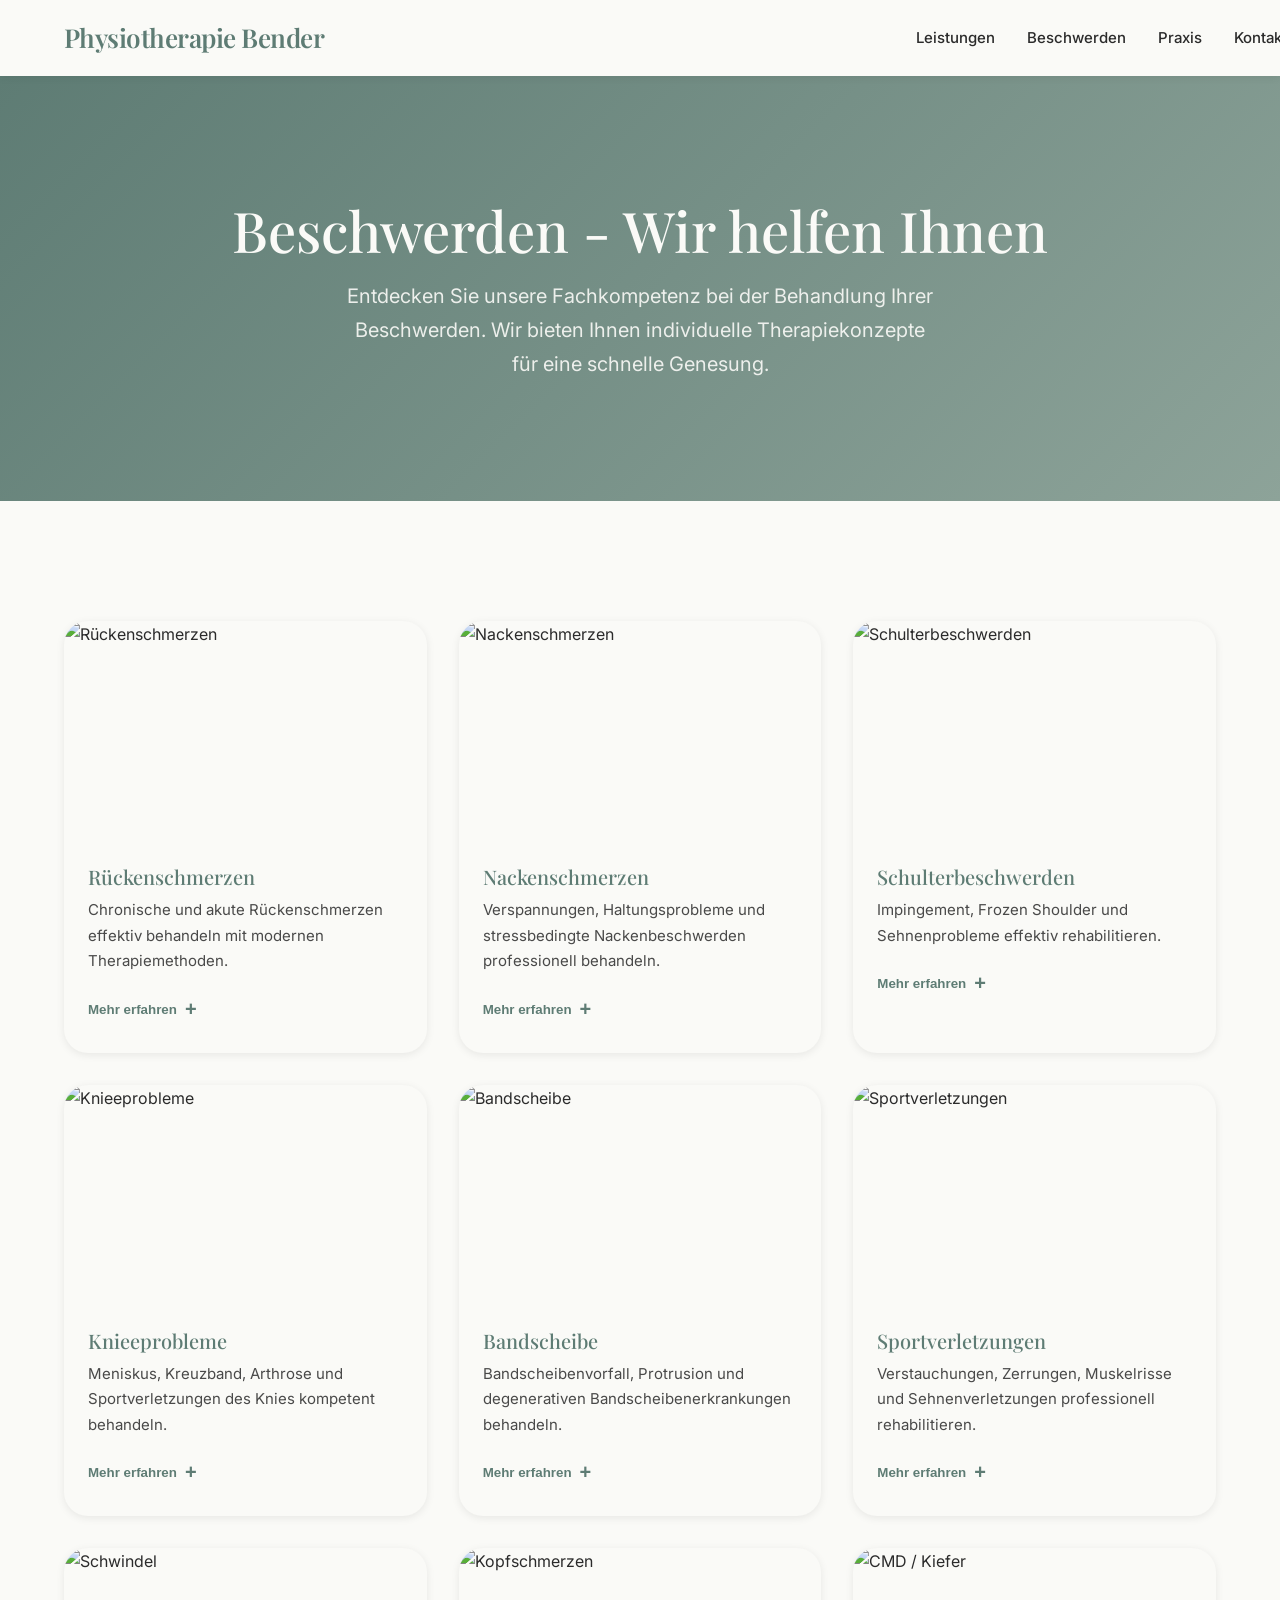
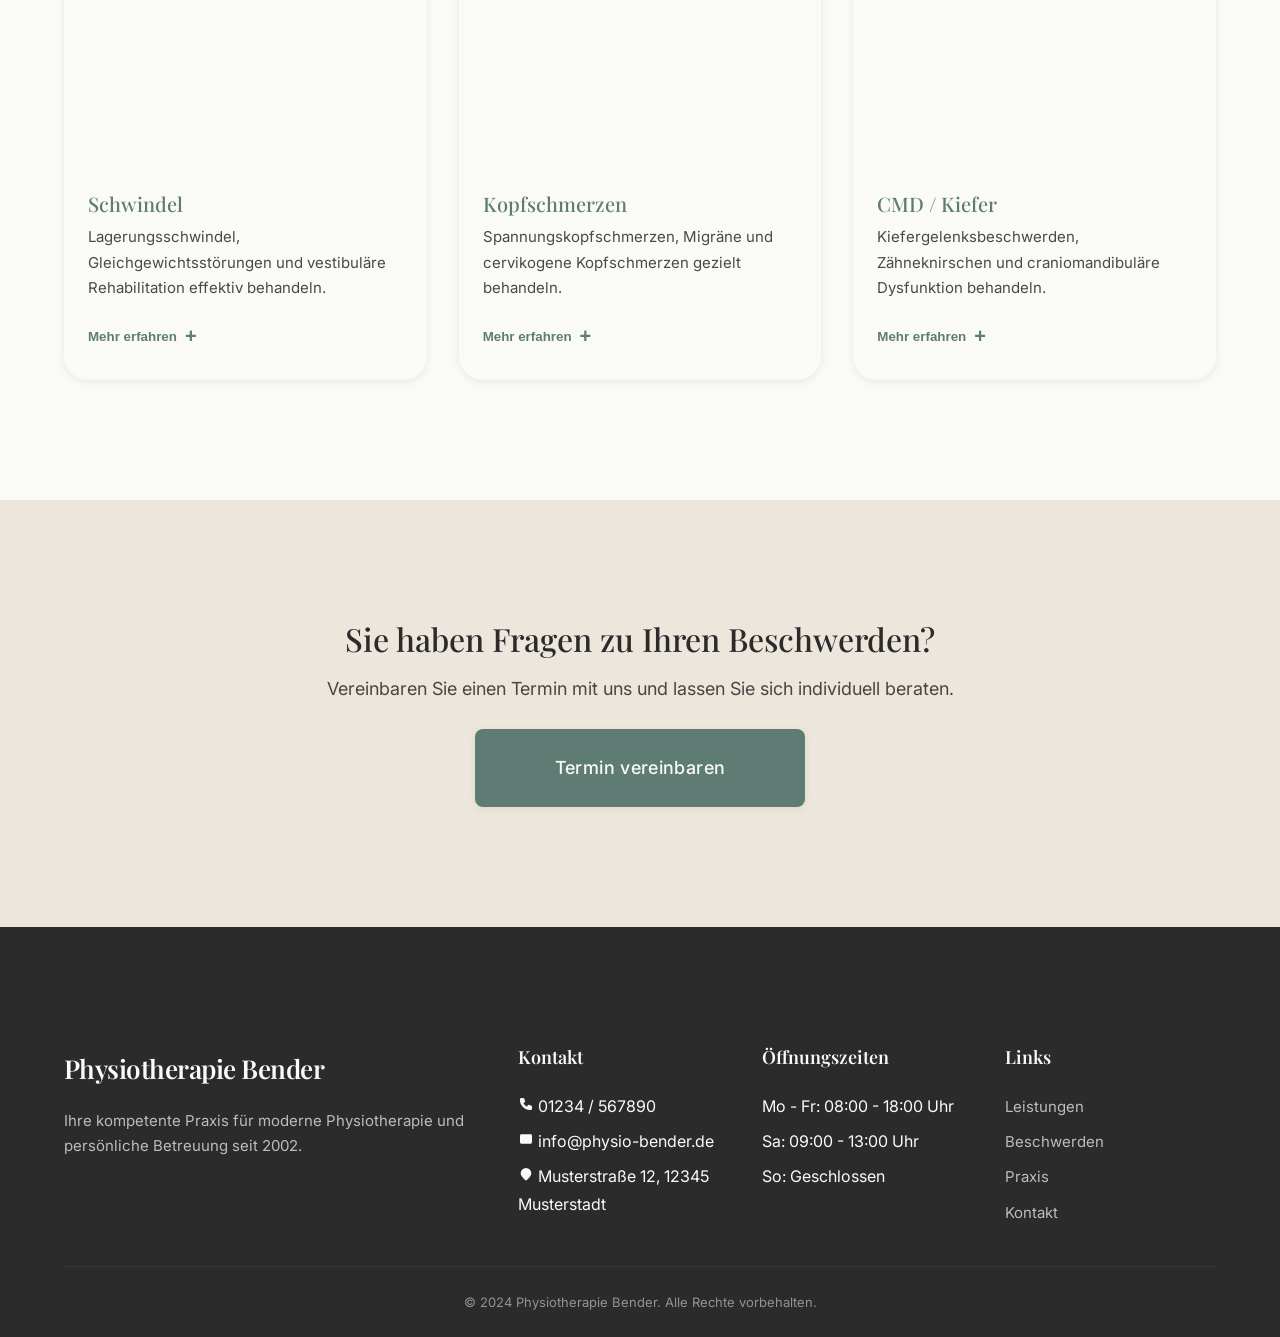
==== beschwerden.html @ 2d2016bc "Initial commit: Physiotherapie Bender Website - Premium Design" ====
<!DOCTYPE html>
<html lang="de">
<head>
  <meta charset="UTF-8">
  <meta name="viewport" content="width=device-width, initial-scale=1.0">
  <title>Beschwerden - Physiotherapie Bender</title>
  <link rel="stylesheet" href="style.css">
  <link href="https://fonts.googleapis.com/css2?family=Inter:wght@300;400;500;600;700&family=Playfair+Display:wght@400;500;600;700&display=swap" rel="stylesheet">
  <style>
    :root { --font-heading: 'Playfair Display', serif; --font-body: 'Inter', sans-serif; }
    body { font-family: var(--font-body); }
    h1, h2, h3, h4, h5, h6 { font-family: var(--font-heading); }
    .reveal { opacity: 0; transform: translateY(30px); transition: all 0.8s ease; }
    .reveal.active { opacity: 1; transform: translateY(0); }
    .complaints-hero {
      background: linear-gradient(135deg, var(--blaugruen) 0%, var(--salbeigruen) 100%);
      padding: var(--spacing-2xl) 0;
      text-align: center;
      color: var(--white-warm);
    }
    .complaints-hero h1 {
      font-size: 2.5rem;
      margin-bottom: var(--spacing-sm);
    }
    .complaints-hero p {
      font-size: 1.125rem;
      opacity: 0.9;
      max-width: 600px;
      margin: 0 auto;
    }
    @media (min-width: 768px) {
      .complaints-hero h1 { font-size: 3.5rem; }
      .complaints-hero p { font-size: 1.25rem; }
    }
    .complaints-grid {
      display: grid;
      gap: var(--spacing-lg);
      padding: var(--spacing-2xl) 0;
    }
    @media (min-width: 768px) {
      .complaints-grid {
        grid-template-columns: repeat(2, 1fr);
      }
    }
    @media (min-width: 1024px) {
      .complaints-grid {
        grid-template-columns: repeat(3, 1fr);
      }
    }
    .complaint-card {
      background-color: var(--white-warm);
      border-radius: var(--radius-lg);
      overflow: hidden;
      box-shadow: 0 2px 8px rgba(0,0,0,0.08);
      transition: transform var(--transition), box-shadow var(--transition);
    }
    .complaint-card:hover {
      transform: translateY(-8px);
      box-shadow: 0 8px 24px rgba(0,0,0,0.12);
    }
    .complaint-card img {
      width: 100%;
      height: 220px;
      object-fit: cover;
    }
    .complaint-content {
      padding: var(--spacing-md);
    }
    .complaint-title {
      font-size: 1.25rem;
      margin-bottom: var(--spacing-xs);
      color: var(--blaugruen);
    }
    .complaint-summary {
      font-size: 0.9375rem;
      margin-bottom: var(--spacing-sm);
      color: var(--anthrazit);
      opacity: 0.85;
    }
    .complaint-details {
      max-height: 0;
      overflow: hidden;
      transition: max-height 0.5s ease;
    }
    .complaint-card.expanded .complaint-details {
      max-height: 800px;
    }
    .complaint-details p {
      font-size: 0.9375rem;
      line-height: 1.7;
      margin-bottom: var(--spacing-sm);
      color: var(--anthrazit);
    }
    .complaint-details strong {
      color: var(--blaugruen);
    }
    .complaint-toggle {
      background: none;
      border: none;
      color: var(--blaugruen);
      font-weight: 600;
      cursor: pointer;
      padding: var(--spacing-xs) 0;
      display: flex;
      align-items: center;
      gap: var(--spacing-xs);
      transition: color var(--transition);
    }
    .complaint-toggle:hover {
      color: var(--anthrazit);
    }
    .complaint-toggle::after {
      content: '+';
      font-size: 1.25rem;
      transition: transform var(--transition);
    }
    .complaint-card.expanded .complaint-toggle::after {
      transform: rotate(45deg);
    }
    .cta-section {
      background-color: var(--beige);
      padding: var(--spacing-2xl) 0;
      text-align: center;
    }
    .cta-section h2 {
      font-size: 2rem;
      margin-bottom: var(--spacing-sm);
    }
    .cta-section p {
      font-size: 1.125rem;
      margin-bottom: var(--spacing-md);
      opacity: 0.85;
    }
    .cta-section .btn {
      padding: var(--spacing-md) var(--spacing-xl);
      font-size: 1.125rem;
    }
  </style>
</head>
<body>
  <header class="header">
    <div class="container">
      <a href="index.html" class="logo">Physiotherapie Bender</a>
      <button class="nav-toggle" aria-label="Menü öffnen">
        <span></span>
      </button>
      <nav class="nav-menu">
        <button class="close-btn" aria-label="Menü schließen">×</button>
        <ul class="nav-list">
          <li><a href="leistungen.html" class="nav-link">Leistungen</a></li>
          <li><a href="beschwerden.html" class="nav-link">Beschwerden</a></li>
          <li><a href="praxis.html" class="nav-link">Praxis</a></li>
          <li><a href="kontakt.html" class="nav-link">Kontakt</a></li>
        </ul>
      </nav>
      <div class="nav-overlay"></div>
    </div>
  </header>

  <section class="complaints-hero reveal">
    <div class="container">
      <h1>Beschwerden - Wir helfen Ihnen</h1>
      <p>Entdecken Sie unsere Fachkompetenz bei der Behandlung Ihrer Beschwerden. Wir bieten Ihnen individuelle Therapiekonzepte für eine schnelle Genesung.</p>
    </div>
  </section>

  <section class="container">
    <div class="complaints-grid">
      <article class="complaint-card">
        <img src="https://images.unsplash.com/photo-1551601651-2a8555f1a136?w=600&h=400&fit=crop" alt="Rückenschmerzen">
        <div class="complaint-content">
          <h2 class="complaint-title">Rückenschmerzen</h2>
          <p class="complaint-summary">Chronische und akute Rückenschmerzen effektiv behandeln mit modernen Therapiemethoden.</p>
          <button class="complaint-toggle">Mehr erfahren</button>
          <div class="complaint-details">
            <p><strong>Ursachen:</strong> Rückenschmerzen können vielfältige Ursachen haben. Häufig sind Muskelverspannungen durch Fehlhaltungen, Bewegungsmangel oder psychischen Stress die Auslöser. Auch Bandscheibenprobleme, Wirbelgelenksarthrose, Spinalkanalstenosen oder Beckenschiefstände können zu erheblichen Beschwerden führen. Bei Sportlern treten oft Überlastungsschäden auf, während bei Büroarbeitern die sitzende Lebensweise dominiert.</p>
            <p><strong>Symptome:</strong> Die Symptome reichen von dumpfen, ziehenden Schmerzen im unteren Rücken bis hin zu stechenden Schmerzen, die in die Beine ausstrahlen können. Häufig treten auch Morgensteife, Bewegungs einschränkungen und Muskelspannungen auf. Bei Nervenbeteiligung können Taubheitsgefühle oder Kribbeln in den Extremitäten hinzukommen.</p>
            <p><strong>Therapie:</strong> Die Behandlung erfolgt individuell nach gründlicher Diagnostik. Sie umfasst manuelle Therapie zur Mobilisation der Gelenke, gezielte Kräftigungsübungen für die Rumpfmuskulatur, Dehnübungen für verkürzte Muskelgruppen sowie Haltungsschulung und Ergonomieberatung. Zusätzlich können Wärmeanwendungen, Elektrotherapie oderTriggerpunktbehandlungen eingesetzt werden.</p>
            <p><strong>Prävention:</strong> Regelmäßige Bewegung, rückenschonendes Heben, ergonomische Arbeitsplatzgestaltung und stressreduzierende Techniken helfen, Rückenschmerzen vorzubeugen.</p>
          </div>
        </div>
      </article>

      <article class="complaint-card">
        <img src="https://images.unsplash.com/photo-1574680096145-d05b474e2155?w=600&h=400&fit=crop" alt="Nackenschmerzen">
        <div class="complaint-content">
          <h2 class="complaint-title">Nackenschmerzen</h2>
          <p class="complaint-summary">Verspannungen, Haltungsprobleme und stressbedingte Nackenbeschwerden professionell behandeln.</p>
          <button class="complaint-toggle">Mehr erfahren</button>
          <div class="complaint-details">
            <p><strong>Ursachen:</strong> Nackenschmerzen entstehen häufig durch langanhaltende Fehlhaltungen, insbesondere bei Bildschirmarbeit oder dem ständigen Blick auf das Smartphone. Muskelverspannungen durch psychischen Stress sind ein weiterer häufiger Auslöser. Auch Unfälle mit Schleudertrauma, degenerative Veränderungen der Halswirbelsäule oder Wirbelblockaden können Nackenbeschwerden verursachen.</p>
            <p><strong>Symptome:</strong> Typische Symptome sind Nackensteife, Druckschmerzen in der Nackenmuskulatur und Kopfschmerzen, die vom Nacken ausgehen. Häufig strahlen die Schmerzen in die Schultern, zwischen die Schulterblätter oder bis in den Hinterkopf aus. Schwindel, Ohrensausen und Konzentrationsstörungen können begleitend auftreten.</p>
            <p><strong>Therapie:</strong> Die Therapie kombiniert manuelle Techniken zur Lösung von Gelenkblockaden und Muskelverspannungen mit gezielten Dehn- und Kräftigungsübungen. Eine wichtige Rolle spielt die Haltungskorrektur im Alltag und am Arbeitsplatz. Entspannungstechniken wie progressive Muskelrelaxation helfen, stressbedingte Verspannungen zu lösen.</p>
            <p><strong>Prävention:</strong> Ergonomische Arbeitsplatzgestaltung, regelmäßige Bewegungspausen, Bildschirmarbeit in Augenhöhe und Stressmanagement beugen Nackenschmerzen vor.</p>
          </div>
        </div>
      </article>

      <article class="complaint-card">
        <img src="https://images.unsplash.com/photo-1434682881908-b43d0467b798?w=600&h=400&fit=crop" alt="Schulterbeschwerden">
        <div class="complaint-content">
          <h2 class="complaint-title">Schulterbeschwerden</h2>
          <p class="complaint-summary">Impingement, Frozen Shoulder und Sehnenprobleme effektiv rehabilitieren.</p>
          <button class="complaint-toggle">Mehr erfahren</button>
          <div class="complaint-details">
            <p><strong>Ursachen:</strong> Schulterbeschwerden haben vielfältige Ursachen. Das Impingement-Syndrom entsteht durch Einklemmung der Sehnen unter dem Schulterdach. Bei der Frozen Shoulder verdickt sich die Gelenkkapsel und führt zu Bewegungseinschränkungen. Sehnenriste der Rotatorenmanschette, Schleimbeutelentzündungen und Instabilitäten sind weitere häufige Ursachen, oft durch Überkopfsport oder repetitive Bewegungen verstärkt.</p>
            <p><strong>Symptome:</strong> Typische Symptome sind Schmerzen bei Überkopfbewegungen, nächtliche Schmerzen beim Liegen auf der betroffenen Seite und Kraftverlust bei bestimmten Bewegungen. Bei der Frozen Shoulder treten zunehmende Steife und starke Bewegungseinschränkungen auf. Schmerzen können auch in den Oberarm ausstrahlen.</p>
            <p><strong>Therapie:</strong> Die Behandlung richtet sich nach der exacten Diagnose und umfasst bei Impingement gezielte Kräftigung der Rotatorenmanschette und Verbesserung der Schulterblattfunktion. Bei Frozen Shoulder stehen Mobilisation und schrittweise Dehnung im Vordergrund. Nach Operationen erfolgt eine strukturierte postoperative Rehabilitation mit progressivem Aufbau.</p>
            <p><strong>Prävention:</strong> Regelmäßige Schulterkräftigung, korrekte Technik bei Sport und Arbeit sowie Vermeidung von Überlastung beugen Schulterbeschwerden vor.</p>
          </div>
        </div>
      </article>

      <article class="complaint-card">
        <img src="https://images.unsplash.com/photo-1518834107812-67b0b7c58434?w=600&h=400&fit=crop" alt="Knieeprobleme">
        <div class="complaint-content">
          <h2 class="complaint-title">Knieeprobleme</h2>
          <p class="complaint-summary">Meniskus, Kreuzband, Arthrose und Sportverletzungen des Knies kompetent behandeln.</p>
          <button class="complaint-toggle">Mehr erfahren</button>
          <div class="complaint-details">
            <p><strong>Ursachen:</strong> Knieprobleme können durch traumatische Verletzungen wie Meniskusrisse oder Kreuzbandrupturen entstehen, häufig bei Sportarten mit abrupten Richtungswechseln. Arthrose entwickelt sich schleichend durch Gelenkverschleiß. Überlastungsschäden wie das Patellaspitzensyndrom, Schleimbeutelentzündungen und Runner's Knee sind ebenfalls häufig. Fehlstellungen wie X- oder O-Beine begünstigen viele Kniebeschwerden.</p>
            <p><strong>Symptome:</strong> Symptome sind Schmerzen bei Belastung, Treppensteigen oder in der Hocke. Schwellungen, Instabilitätsgefühl und Blockaden des Gelenks können auftreten. Bei Meniskusverletzungen treten häufig Einklemmungserscheinungen auf. Arthrose zeigt sich typischerweise mit Anlauf schmerzen und Morgensteife.</p>
            <p><strong>Therapie:</strong> Die Therapie richtet sich nach Ursache und Schweregrad. Sie umfasst Kräftigung der Oberschenkel- und Hüftmuskulatur, Gleichgewichtstraining und Verbesserung der Beinachse. Bei Post-OP erfolgt strukturierte Rehabilitation mit schrittweisem Belastungsaufbau. Manuelle Therapie, Übungen zur Propriozeption und Gangschulung sind wichtige Bausteine.</p>
            <p><strong>Prävention:</strong> Stabile Hüft- und Rumpfmuskulatur, korrekte Bewegungstechnik beim Sport und Vermeidung von Überlastung beugen Kniebeschwerden vor.</p>
          </div>
        </div>
      </article>

      <article class="complaint-card">
        <img src="https://images.unsplash.com/photo-1530497610245-94d3c16cda28?w=600&h=400&fit=crop" alt="Bandscheibe">
        <div class="complaint-content">
          <h2 class="complaint-title">Bandscheibe</h2>
          <p class="complaint-summary">Bandscheibenvorfall, Protrusion und degenerativen Bandscheibenerkrankungen behandeln.</p>
          <button class="complaint-toggle">Mehr erfahren</button>
          <div class="complaint-details">
            <p><strong>Ursachen:</strong> Bandscheibenprobleme entstehen durch Alterungsprozesse, chronische Fehlbelastung und repetitives Heben. Die Bandscheibe verliert an Elastizität und Wassergehalt, was zu Vorwölbungen (Protrusionen) oder zu einem Bandscheibenvorfall führen kann. Auch traumatische Ereignisse, genetische Veranlagung und Bewegungsmangel spielen eine Rolle. Rauchen und Übergewicht sind zusätzliche Risikofaktoren.</p>
            <p><strong>Symptome:</strong> Bei einem Bandscheibenvorfall treten oft starke, einschießende Rückenschmerzen auf, die in Arme oder Beine ausstrahlen können. Taubheitsgefühle, Kribbeln und Muskelschwäche in den betroffenen Extremitäten sind typisch. Auch Blasen- oder Mastdarmstörungen können in schweren Fällen auftreten und erfordern sofortige ärztliche Abklärung.</p>
            <p><strong>Therapie:</strong> Die konservative Therapie steht bei den meisten Fällen im Vordergrund und umfasst gezielte Übungen zur Entlastung der betroffenen Bandscheibe, Kräftigung der Rumpfmuskulatur und Verbesserung der Körperhaltung. Manuelle Therapie kann helfen, Gelenkblockaden zu lösen. Nur bei neurologischen Ausfällen oder therapieresistenten Fällen wird eine Operation in Betracht gezogen.</p>
            <p><strong>Rehabilitation:</strong> Nach konservativer Behandlung oder Operation ist ein strukturiertes Aufbauprogramm mit Progressionssteuerung entscheidend für den langfristigen Erfolg.</p>
          </div>
        </div>
      </article>

      <article class="complaint-card">
        <img src="https://images.unsplash.com/photo-1571019614242-c5c5dee9f50b?w=600&h=400&fit=crop" alt="Sportverletzungen">
        <div class="complaint-content">
          <h2 class="complaint-title">Sportverletzungen</h2>
          <p class="complaint-summary">Verstauchungen, Zerrungen, Muskelrisse und Sehnenverletzungen professionell rehabilitieren.</p>
          <button class="complaint-toggle">Mehr erfahren</button>
          <div class="complaint-details">
            <p><strong>Ursachen:</strong> Sportverletzungen entstehen durch akute Traumen wie Zusammenstöße oder Stürze sowie durch chronische Überlastung. Häufig sind Verstauchungen (Distorsionen) bei Ballsportarten, Muskelfaserrisse bei Sprint- und Sprungdisziplinen, Sehnenreizungen bei repetitiven Bewegungen und Kreuzbandverletzungen bei Kontaktsportarten. Unzureichendes Aufwärmen, Ermüdung und falsche Technik erhöhen das Verletzungsrisiko erheblich.</p>
            <p><strong>Symptome:</strong> Akute Verletzungen zeigen sich mit Schmerz, Schwellung, Bluterguss und Funktionseinbuße. Bei Muskelfaserrissen ist ein plötzlicher, stechender Schmerz typisch. Sehnenverletzungen äußern sich mit belastungsabhängigen Schmerzen und Morgensteife. Die Symptome variieren je nach Verletzungstyp und Schweregrad erheblich.</p>
            <p><strong>Therapie:</strong> Die Behandlung folgt dem Prinzip von Schonung, Kühlung, Kompression und Hochlagerung (POLICE) in der Akutphase. Anschließend erfolgt ein stufenweiser Aufbau mit Mobilisation, Kräftigung und Propriozeptionstraining. Die Rückkehr zum Sport erfolgt progressiv nach funktionellen Kriterien. Exzentrische Trainingsmethoden sind bei Sehnenverletzungen besonders wirksam.</p>
            <p><strong>Prävention:</strong> Effektives Aufwärmen, cool-down, Kräftigungstraining und korrekte Sporttechnik sind ключовые факторы для предотвращения спортивных травм.</p>
          </div>
        </div>
      </article>

      <article class="complaint-card">
        <img src="https://images.unsplash.com/photo-1505576399279-565b52d4ac71?w=600&h=400&fit=crop" alt="Schwindel">
        <div class="complaint-content">
          <h2 class="complaint-title">Schwindel</h2>
          <p class="complaint-summary">Lagerungsschwindel, Gleichgewichtsstörungen und vestibuläre Rehabilitation effektiv behandeln.</p>
          <button class="complaint-toggle">Mehr erfahren</button>
          <div class="complaint-details">
            <p><strong>Ursachen:</strong> Schwindel kann vielfältige Ursachen haben. Der gutartige Lagerungsschwindel (BPPV) entsteht durch fehlgeleitete Calciumkristalle im Innenohr. Vestibuläre Neuritis, Menière-Krankheit und zervikogener Schwindel sind weitere häufige Ursachen. Auch Durchblutungsstörungen, Medikamente und neurologische Erkrankungen können Schwindel auslösen. Die Abklärung durch Fachärzte ist wichtig für die richtige Diagnose.</p>
            <p><strong>Symptome:</strong> Typisch sind Drehschwindel, Schwankschwindel, Unsicherheit beim Gehen und Gleichgewichtsstörungen. Begleitsymptome können Übelkeit, Erbrechen, Ohrensausen, Sehstörungen und Konzentrationsschwierigkeiten sein. Die Beschwerden werden oft durch Kopfbewegungen oder Lageänderungen verstärkt.</p>
            <p><strong>Therapie:</strong> Bei BPPV sind spezielle Lagerungsmanöver (Epley, Semont) hocheffektiv. Die vestibuläre Rehabilitation umfasst Gleichgewichtsübungen, Habituationstraining und Blickstabilisation. Ziel ist die zentrale Kompensation der vestibulären Störung. Zusätzlich können Haltungsschulung und Gangtraining eingesetzt werden.</p>
            <p><strong>Prävention:</strong> Regelmäßiges Gleichgewichtstraining und schnelle Behandlung von Gleichgewichtsstörungen beugen Stürzen vor.</p>
          </div>
        </div>
      </article>

      <article class="complaint-card">
        <img src="https://images.unsplash.com/photo-1559757148-5c350d0d3c56?w=600&h=400&fit=crop" alt="Kopfschmerzen">
        <div class="complaint-content">
          <h2 class="complaint-title">Kopfschmerzen</h2>
          <p class="complaint-summary">Spannungskopfschmerzen, Migräne und cervikogene Kopfschmerzen gezielt behandeln.</p>
          <button class="complaint-toggle">Mehr erfahren</button>
          <div class="complaint-details">
            <p><strong>Ursachen:</strong> Kopfschmerzen haben vielfältige Ursachen. Spannungskopfschmerzen entstehen durch Muskelverspannungen im Nacken- und Schulterbereich, oft durch Stress, Fehlhaltung oder Bildschirmarbeit. Cervikogene Kopfschmerzen gehen von der Halswirbelsäule aus. Migräne ist eine neurologische Erkrankung mit genetischer Veranlagung. Auch Dehydratation, Schlafmangel, bestimmte Nahrungsmittel und Medikamente können Kopfschmerzen auslösen.</p>
            <p><strong>Symptome:</strong> Spannungskopfschmerzen zeigen sich als dumpf, drückend, oft beidseitig im Stirn- oder Hinterkopfbereich. Migräne äußert sich mit pulsierend-pochenden, einseitigen Schmerzen, oft begleitet von Übelkeit, Licht- und Lärmempfindlichkeit. Cervikogene Kopfschmerzen strahlen vom Nacken nach vorn aus und werden durch Nackenbewegungen verstärkt.</p>
            <p><strong>Therapie:</strong> Die Therapie kombiniert manuelle Techniken zur Lösung von Nacken- und Schulterverspannungen mit gezielten Dehn- und Kräftigungsübungen. Haltungskorrektur und Ergonomieberatung sind wichtige Bausteine. Entspannungstechniken helfen bei stressbedingten Kopfschmerzen. Die Prophylaxe durch regelmäßige Bewegung und Triggervermeidung spielt eine zentrale Rolle.</p>
            <p><strong>Prävention:</strong> Regelmäßige Bewegung, ausreichend Schlaf, Triggervermeidung und Stressmanagement reduzieren die Häufigkeit von Kopfschmerzen.</p>
          </div>
        </div>
      </article>

      <article class="complaint-card">
        <img src="https://images.unsplash.com/photo-1606811841689-23dfddce3e95?w=600&h=400&fit=crop" alt="CMD / Kiefer">
        <div class="complaint-content">
          <h2 class="complaint-title">CMD / Kiefer</h2>
          <p class="complaint-summary">Kiefergelenksbeschwerden, Zähneknirschen und craniomandibuläre Dysfunktion behandeln.</p>
          <button class="complaint-toggle">Mehr erfahren</button>
          <div class="complaint-details">
            <p><strong>Ursachen:</strong> Die craniomandibuläre Dysfunktion (CMD) umfasst Funktionsstörungen des Kiefergelenks und der Kaumuskulatur. Häufige Ursachen sind Zähneknirschen (Bruxismus), Fehlstellungen des Kiefers, Stress, ein Trauma oder orthopädische Probleme der Halswirbelsäule und des Schädels. Auch ein ungleichmäßiger Biss oder fehlende Zähne können eine CMD begünstigen. Psychischer Stress spielt oft eine verstärkende Rolle.</p>
            <p><strong>Symptome:</strong> Typische Symptome sind Kiefergelenksschmerzen, Kaumuskelverspannungen und eingeschränkte Mundöffnung. Häufig treten Knack- und Reibegeräusche im Kiefergelenk auf. Schmerzen können in Gesicht, Schläfe, Nacken und Hinterkopf ausstrahlen. Ohrenschmerzen, Tinnitus und Schwindel können begleitend auftreten. Auch Zahnfleischentzündungen und Zahnschmelzabrieb sind mögliche Folgen.</p>
            <p><strong>Therapie:</strong> Die Behandlung erfolgt multimodal und umfasst manuelle Therapie des Kiefergelenks und der Kaumuskulatur, Dehnübungen für die Kaumuskulatur und Mobilisation der Halswirbelsäule. Eine enge Zusammenarbeit mit Zahnärzten und Kieferorthopäden ist oft notwendig. Stressbewältigung und Aufbissschienen können ergänzend eingesetzt werden.</p>
            <p><strong>Prävention:</strong> Stressreduktion, bewusstes Vermeiden von Zähneknirschen und frühzeitige Behandlung von Kieferfehlstellungen beugen CMD vor.</p>
          </div>
        </div>
      </article>
    </div>
  </section>

  <section class="cta-section reveal">
    <div class="container">
      <h2>Sie haben Fragen zu Ihren Beschwerden?</h2>
      <p>Vereinbaren Sie einen Termin mit uns und lassen Sie sich individuell beraten.</p>
      <a href="kontakt.html" class="btn">Termin vereinbaren</a>
    </div>
  </section>

  <footer class="footer">
    <div class="container">
      <div class="footer-grid">
        <div class="footer-brand">
          <a href="index.html" class="logo">Physiotherapie Bender</a>
          <p class="footer-text">Ihre kompetente Praxis für moderne Physiotherapie und persönliche Betreuung seit 2002.</p>
        </div>
        <div>
          <h4 class="footer-title">Kontakt</h4>
          <ul class="footer-links">
            <li class="footer-contact-item">
              <svg width="16" height="16" fill="currentColor" viewBox="0 0 24 24"><path d="M3 5a2 2 0 012-2h3.28a1 1 0 01.948.684l1.498 4.493a1 1 0 01-.502 1.21l-2.257 1.13a11.042 11.042 0 005.516 5.516l1.13-2.257a1 1 0 011.21-.502l4.493 1.498a1 1 0 01.684.949V19a2 2 0 01-2 2h-1C9.716 21 3 14.284 3 6V5z"/></svg>
              <span>01234 / 567890</span>
            </li>
            <li class="footer-contact-item">
              <svg width="16" height="16" fill="currentColor" viewBox="0 0 24 24"><path d="M3 8l7.89 5.26a2 2 0 002.22 0L21 8M5 19h14a2 2 0 002-2V7a2 2 0 00-2-2H5a2 2 0 00-2 2v10a2 2 0 002 2z"/></svg>
              <span>info@physio-bender.de</span>
            </li>
            <li class="footer-contact-item">
              <svg width="16" height="16" fill="currentColor" viewBox="0 0 24 24"><path d="M17.657 16.657L13.414 20.9a1.998 1.998 0 01-2.827 0l-4.244-4.243a8 8 0 1111.314 0z"/><path d="M15 11a3 3 0 11-6 0 3 3 0 016 0z"/></svg>
              <span>Musterstraße 12, 12345 Musterstadt</span>
            </li>
          </ul>
        </div>
        <div>
          <h4 class="footer-title">Öffnungszeiten</h4>
          <ul class="footer-links">
            <li>Mo - Fr: 08:00 - 18:00 Uhr</li>
            <li>Sa: 09:00 - 13:00 Uhr</li>
            <li>So: Geschlossen</li>
          </ul>
        </div>
        <div>
          <h4 class="footer-title">Links</h4>
          <ul class="footer-links">
            <li><a href="leistungen.html">Leistungen</a></li>
            <li><a href="beschwerden.html">Beschwerden</a></li>
            <li><a href="praxis.html">Praxis</a></li>
            <li><a href="kontakt.html">Kontakt</a></li>
          </ul>
        </div>
      </div>
      <div class="footer-bottom">
        <p>&copy; 2024 Physiotherapie Bender. Alle Rechte vorbehalten.</p>
      </div>
    </div>
  </footer>

  <script>
    document.querySelectorAll('.complaint-toggle').forEach(button => {
      button.addEventListener('click', () => {
        const card = button.closest('.complaint-card');
        card.classList.toggle('expanded');
        button.textContent = card.classList.contains('expanded') ? 'Weniger anzeigen' : 'Mehr erfahren';
      });
    });

    const navToggle = document.querySelector('.nav-toggle');
    const navMenu = document.querySelector('.nav-menu');
    const closeBtn = document.querySelector('.nav-menu .close-btn');
    const navOverlay = document.querySelector('.nav-overlay');

    navToggle.addEventListener('click', () => {
      navMenu.classList.add('active');
      navOverlay.classList.add('active');
    });

    closeBtn.addEventListener('click', () => {
      navMenu.classList.remove('active');
      navOverlay.classList.remove('active');
    });

    navOverlay.addEventListener('click', () => {
      navMenu.classList.remove('active');
      navOverlay.classList.remove('active');
    });

    document.addEventListener('DOMContentLoaded', () => {
      const reveals = document.querySelectorAll('.reveal');
      window.addEventListener('scroll', () => {
        reveals.forEach(el => {
          if (el.getBoundingClientRect().top < window.innerHeight - 100) el.classList.add('active');
        });
      });
    });
  </script>
</body>
</html>
---- style.css ----
@import url('https://fonts.googleapis.com/css2?family=Inter:wght@300;400;500;600;700&family=Playfair+Display:wght@400;500;600;700&display=swap');

:root {
  --white-warm: #FAFAF7;
  --beige: #EDE6DD;
  --anthrazit: #2B2B2B;
  --blaugruen: #5E7C74;
  --salbeigruen: #8DA399;
  
  --font-heading: 'Playfair Display', serif;
  --font-body: 'Inter', sans-serif;
  
  --spacing-xs: 0.5rem;
  --spacing-sm: 1rem;
  --spacing-md: 1.5rem;
  --spacing-lg: 2rem;
  --spacing-xl: 80px;
  --spacing-2xl: 120px;
  
  --radius-sm: 8px;
  --radius-md: 16px;
  --radius-lg: 24px;
  
  --transition: 0.3s ease;
  --shadow-sm: 0 2px 8px rgba(0,0,0,0.06);
  --shadow-md: 0 4px 20px rgba(0,0,0,0.08);
  --shadow-lg: 0 8px 40px rgba(0,0,0,0.12);
}

*, *::before, *::after {
  box-sizing: border-box;
  margin: 0;
  padding: 0;
  transition: all 0.3s ease;
}

html {
  scroll-behavior: smooth;
}

body {
  font-family: var(--font-body);
  background-color: var(--white-warm);
  color: var(--anthrazit);
  line-height: 1.7;
  font-weight: 400;
}

h1, h2, h3, h4, h5, h6 {
  font-family: var(--font-heading);
  font-weight: 500;
  line-height: 1.2;
}

a {
  color: inherit;
  text-decoration: none;
  position: relative;
}

a:not(.btn)::after {
  content: '';
  position: absolute;
  bottom: -2px;
  left: 0;
  width: 0;
  height: 1px;
  background-color: var(--blaugruen);
  transition: width 0.3s ease;
}

a:not(.btn):hover::after {
  width: 100%;
}

ul {
  list-style: none;
}

img {
  max-width: 100%;
  display: block;
}

.container {
  width: 100%;
  padding: 0 var(--spacing-sm);
  margin: 0 auto;
}

@media (min-width: 768px) {
  .container {
    max-width: 1200px;
    padding: 0 var(--spacing-md);
  }
}

.btn {
  display: inline-block;
  padding: 14px 28px;
  background-color: var(--blaugruen);
  color: var(--white-warm);
  border: none;
  border-radius: var(--radius-sm);
  cursor: pointer;
  font-family: var(--font-body);
  font-weight: 500;
  font-size: 0.9375rem;
  letter-spacing: 0.02em;
  box-shadow: var(--shadow-sm);
}

.btn:hover {
  background-color: var(--anthrazit);
  transform: translateY(-2px);
  box-shadow: var(--shadow-md);
}

.section-title {
  font-size: 2rem;
  text-align: center;
  margin-bottom: var(--spacing-lg);
  position: relative;
}

.section-title::after {
  content: '';
  display: block;
  width: 60px;
  height: 2px;
  background-color: var(--blaugruen);
  margin: 16px auto 0;
}

@media (min-width: 768px) {
  .section-title {
    font-size: 2.75rem;
  }
}

/* Scroll Reveal Animation */
.reveal {
  opacity: 0;
  transform: translateY(30px);
  transition: opacity 0.8s ease, transform 0.8s ease;
}

.reveal.visible {
  opacity: 1;
  transform: translateY(0);
}

/* ==================== HEADER ==================== */
.header {
  background-color: var(--white-warm);
  padding: var(--spacing-sm) 0;
  position: sticky;
  top: 0;
  z-index: 100;
  box-shadow: var(--shadow-sm);
}

.header .container {
  display: flex;
  justify-content: space-between;
  align-items: center;
}

.logo {
  font-family: var(--font-heading);
  font-size: 1.625rem;
  font-weight: 600;
  color: var(--blaugruen);
  letter-spacing: -0.02em;
}

/* ==================== NAVIGATION ==================== */
.nav-toggle {
  display: block;
  width: 32px;
  height: 32px;
  background: none;
  border: none;
  cursor: pointer;
  position: relative;
}

.nav-toggle span,
.nav-toggle span::before,
.nav-toggle span::after {
  display: block;
  width: 100%;
  height: 2px;
  background-color: var(--anthrazit);
  position: absolute;
  left: 0;
}

.nav-toggle span {
  top: 50%;
  transform: translateY(-50%);
}

.nav-toggle span::before {
  content: '';
  top: -8px;
}

.nav-toggle span::after {
  content: '';
  top: 8px;
}

.nav-menu {
  position: fixed;
  top: 0;
  right: -100%;
  width: 70%;
  max-width: 300px;
  height: 100vh;
  background-color: var(--white-warm);
  padding: var(--spacing-2xl) var(--spacing-md);
  transition: right var(--transition);
  box-shadow: -4px 0 20px rgba(0,0,0,0.1);
}

.nav-menu.active {
  right: 0;
}

.nav-menu .close-btn {
  position: absolute;
  top: var(--spacing-sm);
  right: var(--spacing-sm);
  background: none;
  border: none;
  font-size: 1.5rem;
  cursor: pointer;
  color: var(--anthrazit);
}

.nav-list {
  display: flex;
  flex-direction: column;
  gap: var(--spacing-md);
}

.nav-link {
  display: block;
  padding: var(--spacing-xs) 0;
  font-weight: 500;
  font-size: 1rem;
  color: var(--anthrazit);
}

.nav-link:hover {
  color: var(--blaugruen);
}

.nav-overlay {
  position: fixed;
  top: 0;
  left: 0;
  width: 100%;
  height: 100%;
  background-color: rgba(0,0,0,0.5);
  opacity: 0;
  visibility: hidden;
  transition: opacity var(--transition), visibility var(--transition);
}

.nav-overlay.active {
  opacity: 1;
  visibility: visible;
}

@media (min-width: 768px) {
  .nav-toggle {
    display: none;
  }
  
  .nav-menu {
    position: static;
    width: auto;
    height: auto;
    padding: 0;
    box-shadow: none;
    background: none;
  }
  
  .nav-menu .close-btn {
    display: none;
  }
  
  .nav-list {
    flex-direction: row;
    gap: var(--spacing-lg);
  }
  
  .nav-overlay {
    display: none;
  }
  
  .nav-link {
    font-size: 0.9375rem;
  }
}

/* ==================== HERO ==================== */
.hero {
  padding: var(--spacing-2xl) 0;
  background: linear-gradient(135deg, var(--beige) 0%, rgba(141,163,153,0.3) 100%);
  text-align: center;
  position: relative;
  overflow: hidden;
}

.hero::before {
  content: '';
  position: absolute;
  top: -50%;
  right: -20%;
  width: 60%;
  height: 200%;
  background: radial-gradient(circle, rgba(255,255,255,0.3) 0%, transparent 70%);
  pointer-events: none;
}

.hero-content {
  max-width: 700px;
  margin: 0 auto;
  position: relative;
  z-index: 1;
}

.hero-title {
  font-size: 2.25rem;
  margin-bottom: var(--spacing-md);
  line-height: 1.15;
}

.hero-subtitle {
  font-size: 1.125rem;
  margin-bottom: var(--spacing-md);
  color: var(--anthrazit);
  opacity: 0.85;
  font-weight: 300;
}

.hero .btn {
  margin-top: var(--spacing-sm);
}

@media (min-width: 768px) {
  .hero {
    padding: 160px 0 180px;
  }
  
  .hero-title {
    font-size: 3.5rem;
    letter-spacing: -0.02em;
  }
  
  .hero-subtitle {
    font-size: 1.25rem;
    max-width: 500px;
    margin-left: auto;
    margin-right: auto;
  }
}

/* ==================== FEATURES GRID ==================== */
.features {
  padding: var(--spacing-2xl) 0;
}

.features-grid {
  display: grid;
  gap: var(--spacing-md);
}

@media (min-width: 480px) {
  .features-grid {
    grid-template-columns: repeat(2, 1fr);
  }
}

@media (min-width: 768px) {
  .features-grid {
    grid-template-columns: repeat(3, 1fr);
    gap: var(--spacing-lg);
  }
}

.feature-card {
  padding: 40px var(--spacing-md);
  background-color: var(--white-warm);
  border: 1px solid var(--beige);
  border-radius: var(--radius-lg);
  text-align: center;
  transition: transform var(--transition), box-shadow var(--transition);
}

.feature-card:hover {
  transform: translateY(-6px);
  box-shadow: var(--shadow-lg);
}

.feature-icon {
  width: 56px;
  height: 56px;
  margin: 0 auto var(--spacing-md);
  background: linear-gradient(135deg, var(--salbeigruen) 0%, var(--blaugruen) 100%);
  border-radius: var(--radius-md);
  display: flex;
  align-items: center;
  justify-content: center;
}

.feature-title {
  font-family: var(--font-heading);
  font-size: 1.25rem;
  margin-bottom: var(--spacing-xs);
}

.feature-text {
  font-size: 0.9375rem;
  opacity: 0.8;
  line-height: 1.6;
}

/* ==================== CARDS GRID ==================== */
.cards-section {
  padding: var(--spacing-2xl) 0;
  background-color: var(--beige);
}

.cards-grid {
  display: grid;
  gap: var(--spacing-md);
}

@media (min-width: 480px) {
  .cards-grid {
    grid-template-columns: repeat(2, 1fr);
  }
}

@media (min-width: 1024px) {
  .cards-grid {
    grid-template-columns: repeat(3, 1fr);
    gap: var(--spacing-lg);
  }
}

.card {
  background-color: var(--white-warm);
  border-radius: var(--radius-lg);
  overflow: hidden;
  transition: transform var(--transition), box-shadow var(--transition);
}

.card:hover {
  transform: translateY(-6px) scale(1.02);
  box-shadow: var(--shadow-lg);
}

.card-image {
  width: 100%;
  height: 220px;
  object-fit: cover;
  background-color: var(--salbeigruen);
  transition: transform var(--transition);
}

.card:hover .card-image {
  transform: scale(1.05);
}

.card-content {
  padding: 40px var(--spacing-md);
}

.card-title {
  font-family: var(--font-heading);
  font-size: 1.25rem;
  margin-bottom: var(--spacing-xs);
}

.card-text {
  font-size: 0.9375rem;
  opacity: 0.8;
  margin-bottom: var(--spacing-sm);
  line-height: 1.6;
}

/* ==================== TEAM SECTION ==================== */
.team {
  padding: var(--spacing-2xl) 0;
}

.team-grid {
  display: grid;
  gap: var(--spacing-md);
}

@media (min-width: 480px) {
  .team-grid {
    grid-template-columns: repeat(2, 1fr);
  }
}

@media (min-width: 768px) {
  .team-grid {
    grid-template-columns: repeat(4, 1fr);
    gap: var(--spacing-lg);
  }
}

.team-member {
  text-align: center;
  padding: var(--spacing-md);
}

.team-avatar {
  width: 140px;
  height: 140px;
  border-radius: 50%;
  background: linear-gradient(135deg, var(--salbeigruen) 0%, var(--blaugruen) 100%);
  margin: 0 auto var(--spacing-md);
  overflow: hidden;
  box-shadow: var(--shadow-md);
  transition: transform var(--transition), box-shadow var(--transition);
}

.team-member:hover .team-avatar {
  transform: translateY(-4px);
  box-shadow: var(--shadow-lg);
}

.team-name {
  font-family: var(--font-heading);
  font-size: 1.125rem;
  font-weight: 600;
  margin-bottom: var(--spacing-xs);
}

.team-role {
  font-size: 0.875rem;
  color: var(--blaugruen);
  font-weight: 500;
}

/* ==================== TESTIMONIALS ==================== */
.testimonials {
  padding: var(--spacing-2xl) 0;
  background: linear-gradient(135deg, var(--salbeigruen) 0%, var(--blaugruen) 100%);
}

.testimonials .section-title {
  color: var(--white-warm);
}

.testimonials .section-title::after {
  background-color: var(--white-warm);
}

.testimonials-grid {
  display: grid;
  gap: var(--spacing-md);
}

@media (min-width: 768px) {
  .testimonials-grid {
    grid-template-columns: repeat(2, 1fr);
  }
}

@media (min-width: 1024px) {
  .testimonials-grid {
    grid-template-columns: repeat(3, 1fr);
  }
}

.testimonial {
  background-color: var(--white-warm);
  padding: 40px var(--spacing-md);
  border-radius: var(--radius-lg);
  box-shadow: var(--shadow-md);
}

.testimonial-text {
  font-size: 1rem;
  font-style: italic;
  margin-bottom: var(--spacing-md);
  line-height: 1.7;
  color: var(--anthrazit);
}

.testimonial-author {
  font-family: var(--font-heading);
  font-weight: 600;
  font-size: 0.9375rem;
}

.testimonial-role {
  font-size: 0.8125rem;
  opacity: 0.7;
  margin-top: 4px;
}

/* ==================== FAQ ==================== */
.faq {
  padding: var(--spacing-2xl) 0;
}

.faq-list {
  max-width: 800px;
  margin: 0 auto;
}

.faq-item {
  border-bottom: 1px solid var(--beige);
}

.faq-question {
  width: 100%;
  padding: var(--spacing-md) 0;
  background: none;
  border: none;
  text-align: left;
  font-size: 1.0625rem;
  font-weight: 600;
  cursor: pointer;
  display: flex;
  justify-content: space-between;
  align-items: center;
  font-family: var(--font-body);
}

.faq-question::after {
  content: '+';
  font-size: 1.5rem;
  color: var(--blaugruen);
  transition: transform var(--transition);
}

.faq-item.active .faq-question::after {
  transform: rotate(45deg);
}

.faq-answer {
  max-height: 0;
  overflow: hidden;
  transition: max-height var(--transition);
}

.faq-item.active .faq-answer {
  max-height: 500px;
}

.faq-answer p {
  padding-bottom: var(--spacing-md);
  font-size: 1rem;
  opacity: 0.85;
  line-height: 1.7;
}

/* ==================== CONTACT FORM ==================== */
.contact {
  padding: var(--spacing-2xl) 0;
  background-color: var(--beige);
}

.contact-form {
  max-width: 600px;
  margin: 0 auto;
  display: grid;
  gap: var(--spacing-md);
}

.form-group {
  display: flex;
  flex-direction: column;
  gap: var(--spacing-xs);
}

.form-label {
  font-size: 0.9375rem;
  font-weight: 500;
}

.form-input,
.form-textarea {
  padding: 16px 20px;
  border: 1px solid var(--salbeigruen);
  border-radius: var(--radius-md);
  font-size: 1rem;
  font-family: var(--font-body);
  background-color: var(--white-warm);
  transition: border-color var(--transition), box-shadow var(--transition);
}

.form-input:focus,
.form-textarea:focus {
  outline: none;
  border-color: var(--blaugruen);
  box-shadow: 0 0 0 3px rgba(94,124,116,0.1);
}

.form-textarea {
  min-height: 150px;
  resize: vertical;
}

.contact-form .btn {
  justify-self: start;
  padding: 16px 32px;
}

/* ==================== FOOTER ==================== */
.footer {
  background-color: var(--anthrazit);
  color: var(--white-warm);
  padding: var(--spacing-2xl) 0 var(--spacing-md);
}

.footer-grid {
  display: grid;
  gap: var(--spacing-lg);
  margin-bottom: var(--spacing-lg);
}

@media (min-width: 768px) {
  .footer-grid {
    grid-template-columns: 2fr 1fr 1fr 1fr;
  }
}

.footer-brand .logo {
  color: var(--white-warm);
  margin-bottom: var(--spacing-sm);
  display: inline-block;
}

.footer-text {
  font-size: 0.9375rem;
  opacity: 0.7;
  line-height: 1.7;
}

.footer-title {
  font-family: var(--font-heading);
  font-size: 1.125rem;
  font-weight: 600;
  margin-bottom: var(--spacing-md);
}

.footer-links li {
  margin-bottom: var(--spacing-xs);
}

.footer-links a {
  font-size: 0.9375rem;
  opacity: 0.7;
  transition: opacity var(--transition);
}

.footer-links a:hover {
  opacity: 1;
  color: var(--salbeigruen);
}

.footer-bottom {
  padding-top: var(--spacing-md);
  border-top: 1px solid rgba(255,255,255,0.1);
  text-align: center;
  font-size: 0.8125rem;
  opacity: 0.5;
}
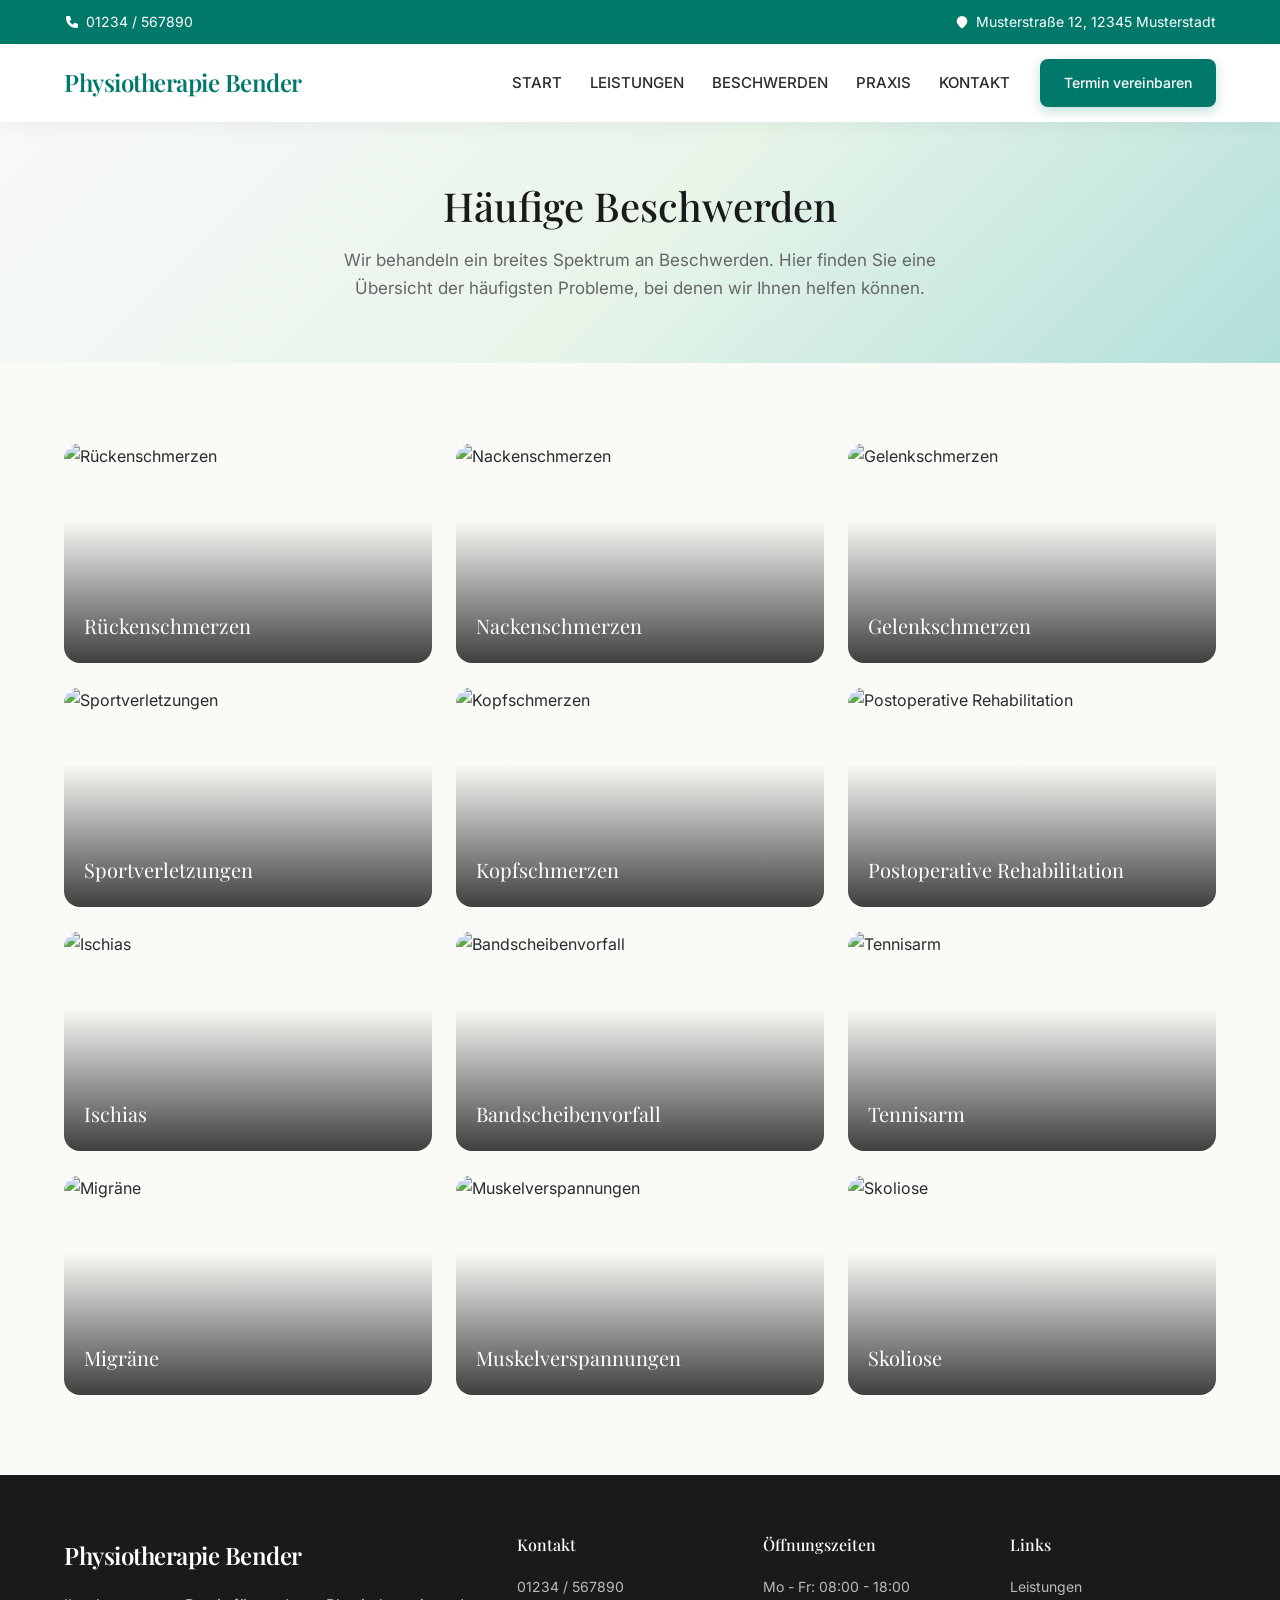
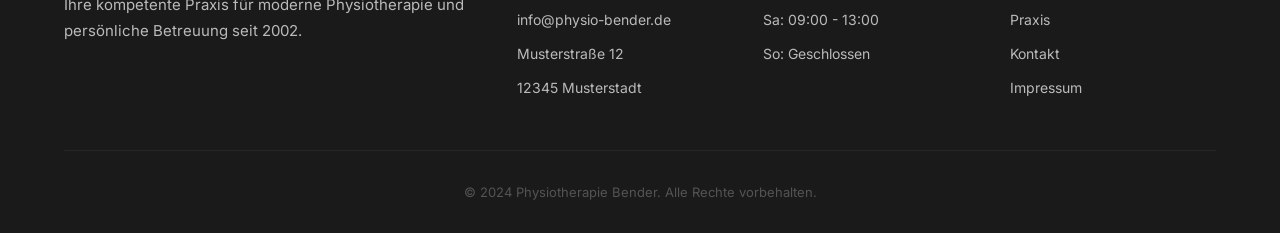
==== commit 1209ff0c: "Complete website redesign - premium modern Physiotherapie site" ====
--- a/beschwerden.html
+++ b/beschwerden.html
@@ -3,399 +3,435 @@
 <head>
   <meta charset="UTF-8">
   <meta name="viewport" content="width=device-width, initial-scale=1.0">
-  <title>Beschwerden - Physiotherapie Bender</title>
+  <title>Häufige Beschwerden - Physiotherapie Bender</title>
   <link rel="stylesheet" href="style.css">
   <link href="https://fonts.googleapis.com/css2?family=Inter:wght@300;400;500;600;700&family=Playfair+Display:wght@400;500;600;700&display=swap" rel="stylesheet">
   <style>
-    :root { --font-heading: 'Playfair Display', serif; --font-body: 'Inter', sans-serif; }
-    body { font-family: var(--font-body); }
-    h1, h2, h3, h4, h5, h6 { font-family: var(--font-heading); }
-    .reveal { opacity: 0; transform: translateY(30px); transition: all 0.8s ease; }
-    .reveal.active { opacity: 1; transform: translateY(0); }
-    .complaints-hero {
-      background: linear-gradient(135deg, var(--blaugruen) 0%, var(--salbeigruen) 100%);
-      padding: var(--spacing-2xl) 0;
+    :root {
+      --primary: #00796B;
+      --primary-dark: #00695C;
+      --primary-light: #4DB6AC;
+      --font-heading: 'Playfair Display', serif;
+      --font-body: 'Inter', sans-serif;
+    }
+    
+    .top-bar {
+      background-color: #00796B;
+      color: white;
+      padding: 10px 0;
+      font-size: 0.875rem;
+    }
+    
+    .top-bar .container {
+      display: flex;
+      justify-content: space-between;
+      align-items: center;
+      flex-wrap: wrap;
+      gap: 10px;
+    }
+    
+    .top-bar-left, .top-bar-right {
+      display: flex;
+      align-items: center;
+      gap: 20px;
+    }
+    
+    .top-bar a {
+      color: white;
+      text-decoration: none;
+      display: flex;
+      align-items: center;
+      gap: 6px;
+    }
+    
+    .top-bar a:hover {
+      opacity: 0.85;
+    }
+    
+    .header {
+      background: white;
+      padding: 15px 0;
+      position: sticky;
+      top: 0;
+      z-index: 100;
+      box-shadow: 0 2px 20px rgba(0,0,0,0.06);
+    }
+    
+    .header .container {
+      display: flex;
+      justify-content: space-between;
+      align-items: center;
+    }
+    
+    .logo {
+      font-family: var(--font-heading);
+      font-size: 1.5rem;
+      font-weight: 600;
+      color: #00796B;
+    }
+    
+    .main-nav {
+      display: flex;
+      align-items: center;
+      gap: 30px;
+    }
+    
+    .nav-links {
+      display: flex;
+      gap: 28px;
+    }
+    
+    .nav-links a {
+      font-size: 0.9375rem;
+      font-weight: 500;
+      color: #2B2B2B;
+      text-decoration: none;
+      position: relative;
+      transition: color 0.3s ease;
+    }
+    
+    .nav-links a::after {
+      content: '';
+      position: absolute;
+      bottom: -4px;
+      left: 0;
+      width: 0;
+      height: 2px;
+      background: #00796B;
+      transition: width 0.3s ease;
+    }
+    
+    .nav-links a:hover {
+      color: #00796B;
+    }
+    
+    .nav-links a:hover::after {
+      width: 100%;
+    }
+    
+    .btn-cta {
+      background: #00796B;
+      color: white;
+      padding: 12px 24px;
+      border-radius: 8px;
+      font-weight: 500;
+      font-size: 0.875rem;
+      text-decoration: none;
+      transition: all 0.3s ease;
+      box-shadow: 0 4px 12px rgba(0,121,107,0.25);
+    }
+    
+    .btn-cta:hover {
+      background: #00695C;
+      transform: translateY(-2px);
+      box-shadow: 0 6px 20px rgba(0,121,107,0.35);
+    }
+    
+    .page-header {
+      background: linear-gradient(135deg, #f8f9fa 0%, #e8f5e9 50%, #b2dfdb 100%);
+      padding: 60px 0;
       text-align: center;
-      color: var(--white-warm);
-    }
-    .complaints-hero h1 {
+    }
+    
+    .page-header h1 {
+      font-family: var(--font-heading);
       font-size: 2.5rem;
-      margin-bottom: var(--spacing-sm);
-    }
-    .complaints-hero p {
-      font-size: 1.125rem;
-      opacity: 0.9;
+      color: #1a1a1a;
+      margin-bottom: 16px;
+    }
+    
+    .page-header p {
+      font-size: 1.0625rem;
+      color: #666;
       max-width: 600px;
       margin: 0 auto;
     }
-    @media (min-width: 768px) {
-      .complaints-hero h1 { font-size: 3.5rem; }
-      .complaints-hero p { font-size: 1.25rem; }
-    }
+    
+    .section {
+      padding: 80px 0;
+    }
+    
+    .section-header {
+      text-align: center;
+      margin-bottom: 48px;
+    }
+    
+    .section-header h2 {
+      font-family: var(--font-heading);
+      font-size: 2.25rem;
+      color: #1a1a1a;
+      margin-bottom: 12px;
+    }
+    
+    .section-header p {
+      font-size: 1.0625rem;
+      color: #666;
+      max-width: 560px;
+      margin: 0 auto;
+    }
+    
     .complaints-grid {
       display: grid;
-      gap: var(--spacing-lg);
-      padding: var(--spacing-2xl) 0;
-    }
-    @media (min-width: 768px) {
+      grid-template-columns: repeat(3, 1fr);
+      gap: 24px;
+    }
+    
+    .complaint-card {
+      border-radius: 16px;
+      overflow: hidden;
+      position: relative;
+      height: 220px;
+      transition: all 0.4s ease;
+      cursor: pointer;
+    }
+    
+    .complaint-card:hover {
+      transform: translateY(-8px);
+      box-shadow: 0 16px 48px rgba(0,0,0,0.2);
+    }
+    
+    .complaint-card img {
+      width: 100%;
+      height: 100%;
+      object-fit: cover;
+      transition: transform 0.4s ease;
+    }
+    
+    .complaint-card:hover img {
+      transform: scale(1.1);
+    }
+    
+    .complaint-card::after {
+      content: '';
+      position: absolute;
+      bottom: 0;
+      left: 0;
+      right: 0;
+      height: 65%;
+      background: linear-gradient(to top, rgba(0,0,0,0.75), transparent);
+    }
+    
+    .complaint-card span {
+      position: absolute;
+      bottom: 20px;
+      left: 20px;
+      right: 20px;
+      color: white;
+      font-family: var(--font-heading);
+      font-size: 1.25rem;
+      z-index: 1;
+    }
+    
+    .footer {
+      background: #1a1a1a;
+      color: white;
+      padding: 60px 0 30px;
+    }
+    
+    .footer-grid {
+      display: grid;
+      grid-template-columns: 2fr 1fr 1fr 1fr;
+      gap: 40px;
+      margin-bottom: 40px;
+    }
+    
+    .footer-brand .logo {
+      color: white;
+      display: block;
+      margin-bottom: 16px;
+    }
+    
+    .footer-brand p {
+      font-size: 0.9375rem;
+      color: rgba(255,255,255,0.7);
+      line-height: 1.7;
+    }
+    
+    .footer h4 {
+      font-family: var(--font-heading);
+      font-size: 1rem;
+      margin-bottom: 20px;
+      color: white;
+    }
+    
+    .footer ul li {
+      margin-bottom: 10px;
+      font-size: 0.875rem;
+      color: rgba(255,255,255,0.7);
+    }
+    
+    .footer a {
+      color: rgba(255,255,255,0.7);
+      text-decoration: none;
+      transition: color 0.3s ease;
+    }
+    
+    .footer a:hover {
+      color: #4DB6AC;
+    }
+    
+    .footer-bottom {
+      text-align: center;
+      padding-top: 30px;
+      border-top: 1px solid rgba(255,255,255,0.1);
+      font-size: 0.8125rem;
+      color: rgba(255,255,255,0.5);
+    }
+    
+    @media (max-width: 1024px) {
       .complaints-grid {
         grid-template-columns: repeat(2, 1fr);
       }
     }
-    @media (min-width: 1024px) {
-      .complaints-grid {
-        grid-template-columns: repeat(3, 1fr);
-      }
-    }
-    .complaint-card {
-      background-color: var(--white-warm);
-      border-radius: var(--radius-lg);
-      overflow: hidden;
-      box-shadow: 0 2px 8px rgba(0,0,0,0.08);
-      transition: transform var(--transition), box-shadow var(--transition);
-    }
-    .complaint-card:hover {
-      transform: translateY(-8px);
-      box-shadow: 0 8px 24px rgba(0,0,0,0.12);
-    }
-    .complaint-card img {
-      width: 100%;
-      height: 220px;
-      object-fit: cover;
-    }
-    .complaint-content {
-      padding: var(--spacing-md);
-    }
-    .complaint-title {
-      font-size: 1.25rem;
-      margin-bottom: var(--spacing-xs);
-      color: var(--blaugruen);
-    }
-    .complaint-summary {
-      font-size: 0.9375rem;
-      margin-bottom: var(--spacing-sm);
-      color: var(--anthrazit);
-      opacity: 0.85;
-    }
-    .complaint-details {
-      max-height: 0;
-      overflow: hidden;
-      transition: max-height 0.5s ease;
-    }
-    .complaint-card.expanded .complaint-details {
-      max-height: 800px;
-    }
-    .complaint-details p {
-      font-size: 0.9375rem;
-      line-height: 1.7;
-      margin-bottom: var(--spacing-sm);
-      color: var(--anthrazit);
-    }
-    .complaint-details strong {
-      color: var(--blaugruen);
-    }
-    .complaint-toggle {
-      background: none;
-      border: none;
-      color: var(--blaugruen);
-      font-weight: 600;
-      cursor: pointer;
-      padding: var(--spacing-xs) 0;
-      display: flex;
-      align-items: center;
-      gap: var(--spacing-xs);
-      transition: color var(--transition);
-    }
-    .complaint-toggle:hover {
-      color: var(--anthrazit);
-    }
-    .complaint-toggle::after {
-      content: '+';
-      font-size: 1.25rem;
-      transition: transform var(--transition);
-    }
-    .complaint-card.expanded .complaint-toggle::after {
-      transform: rotate(45deg);
-    }
-    .cta-section {
-      background-color: var(--beige);
-      padding: var(--spacing-2xl) 0;
-      text-align: center;
-    }
-    .cta-section h2 {
-      font-size: 2rem;
-      margin-bottom: var(--spacing-sm);
-    }
-    .cta-section p {
-      font-size: 1.125rem;
-      margin-bottom: var(--spacing-md);
-      opacity: 0.85;
-    }
-    .cta-section .btn {
-      padding: var(--spacing-md) var(--spacing-xl);
-      font-size: 1.125rem;
+    
+    @media (max-width: 768px) {
+      .nav-links { display: none; }
+      .top-bar .container { flex-direction: column; text-align: center; }
+      .page-header h1 { font-size: 2rem; }
+      .complaints-grid { grid-template-columns: 1fr; }
+      .footer-grid { grid-template-columns: 1fr; }
     }
   </style>
 </head>
 <body>
+  <!-- Top Bar -->
+  <div class="top-bar">
+    <div class="container">
+      <div class="top-bar-left">
+        <a href="tel:01234567890">
+          <svg width="16" height="16" fill="currentColor" viewBox="0 0 24 24"><path d="M3 5a2 2 0 012-2h3.28a1 1 0 01.948.684l1.498 4.493a1 1 0 01-.502 1.21l-2.257 1.13a11.042 11.042 0 005.516 5.516l1.13-2.257a1 1 0 011.21-.502l4.493 1.498a1 1 0 01.684.949V19a2 2 0 01-2 2h-1C9.716 21 3 14.284 3 6V5z"/></svg>
+          01234 / 567890
+        </a>
+      </div>
+      <div class="top-bar-right">
+        <a href="#">
+          <svg width="16" height="16" fill="currentColor" viewBox="0 0 24 24"><path d="M17.657 16.657L13.414 20.9a1.998 1.998 0 01-2.827 0l-4.244-4.243a8 8 0 1111.314 0z"/><path d="M15 11a3 3 0 11-6 0 3 3 0 016 0z"/></svg>
+          Musterstraße 12, 12345 Musterstadt
+        </a>
+      </div>
+    </div>
+  </div>
+
+  <!-- Header -->
   <header class="header">
     <div class="container">
       <a href="index.html" class="logo">Physiotherapie Bender</a>
-      <button class="nav-toggle" aria-label="Menü öffnen">
-        <span></span>
-      </button>
-      <nav class="nav-menu">
-        <button class="close-btn" aria-label="Menü schließen">×</button>
-        <ul class="nav-list">
-          <li><a href="leistungen.html" class="nav-link">Leistungen</a></li>
-          <li><a href="beschwerden.html" class="nav-link">Beschwerden</a></li>
-          <li><a href="praxis.html" class="nav-link">Praxis</a></li>
-          <li><a href="kontakt.html" class="nav-link">Kontakt</a></li>
-        </ul>
+      <nav class="main-nav">
+        <div class="nav-links">
+          <a href="index.html">START</a>
+          <a href="leistungen.html">LEISTUNGEN</a>
+          <a href="beschwerden.html">BESCHWERDEN</a>
+          <a href="praxis.html">PRAXIS</a>
+          <a href="kontakt.html">KONTAKT</a>
+        </div>
+        <a href="kontakt.html" class="btn-cta">Termin vereinbaren</a>
       </nav>
-      <div class="nav-overlay"></div>
     </div>
   </header>
 
-  <section class="complaints-hero reveal">
+  <!-- Page Header -->
+  <section class="page-header">
     <div class="container">
-      <h1>Beschwerden - Wir helfen Ihnen</h1>
-      <p>Entdecken Sie unsere Fachkompetenz bei der Behandlung Ihrer Beschwerden. Wir bieten Ihnen individuelle Therapiekonzepte für eine schnelle Genesung.</p>
+      <h1>Häufige Beschwerden</h1>
+      <p>Wir behandeln ein breites Spektrum an Beschwerden. Hier finden Sie eine Übersicht der häufigsten Probleme, bei denen wir Ihnen helfen können.</p>
     </div>
   </section>
 
-  <section class="container">
-    <div class="complaints-grid">
-      <article class="complaint-card">
-        <img src="https://images.unsplash.com/photo-1551601651-2a8555f1a136?w=600&h=400&fit=crop" alt="Rückenschmerzen">
-        <div class="complaint-content">
-          <h2 class="complaint-title">Rückenschmerzen</h2>
-          <p class="complaint-summary">Chronische und akute Rückenschmerzen effektiv behandeln mit modernen Therapiemethoden.</p>
-          <button class="complaint-toggle">Mehr erfahren</button>
-          <div class="complaint-details">
-            <p><strong>Ursachen:</strong> Rückenschmerzen können vielfältige Ursachen haben. Häufig sind Muskelverspannungen durch Fehlhaltungen, Bewegungsmangel oder psychischen Stress die Auslöser. Auch Bandscheibenprobleme, Wirbelgelenksarthrose, Spinalkanalstenosen oder Beckenschiefstände können zu erheblichen Beschwerden führen. Bei Sportlern treten oft Überlastungsschäden auf, während bei Büroarbeitern die sitzende Lebensweise dominiert.</p>
-            <p><strong>Symptome:</strong> Die Symptome reichen von dumpfen, ziehenden Schmerzen im unteren Rücken bis hin zu stechenden Schmerzen, die in die Beine ausstrahlen können. Häufig treten auch Morgensteife, Bewegungs einschränkungen und Muskelspannungen auf. Bei Nervenbeteiligung können Taubheitsgefühle oder Kribbeln in den Extremitäten hinzukommen.</p>
-            <p><strong>Therapie:</strong> Die Behandlung erfolgt individuell nach gründlicher Diagnostik. Sie umfasst manuelle Therapie zur Mobilisation der Gelenke, gezielte Kräftigungsübungen für die Rumpfmuskulatur, Dehnübungen für verkürzte Muskelgruppen sowie Haltungsschulung und Ergonomieberatung. Zusätzlich können Wärmeanwendungen, Elektrotherapie oderTriggerpunktbehandlungen eingesetzt werden.</p>
-            <p><strong>Prävention:</strong> Regelmäßige Bewegung, rückenschonendes Heben, ergonomische Arbeitsplatzgestaltung und stressreduzierende Techniken helfen, Rückenschmerzen vorzubeugen.</p>
-          </div>
-        </div>
-      </article>
-
-      <article class="complaint-card">
-        <img src="https://images.unsplash.com/photo-1574680096145-d05b474e2155?w=600&h=400&fit=crop" alt="Nackenschmerzen">
-        <div class="complaint-content">
-          <h2 class="complaint-title">Nackenschmerzen</h2>
-          <p class="complaint-summary">Verspannungen, Haltungsprobleme und stressbedingte Nackenbeschwerden professionell behandeln.</p>
-          <button class="complaint-toggle">Mehr erfahren</button>
-          <div class="complaint-details">
-            <p><strong>Ursachen:</strong> Nackenschmerzen entstehen häufig durch langanhaltende Fehlhaltungen, insbesondere bei Bildschirmarbeit oder dem ständigen Blick auf das Smartphone. Muskelverspannungen durch psychischen Stress sind ein weiterer häufiger Auslöser. Auch Unfälle mit Schleudertrauma, degenerative Veränderungen der Halswirbelsäule oder Wirbelblockaden können Nackenbeschwerden verursachen.</p>
-            <p><strong>Symptome:</strong> Typische Symptome sind Nackensteife, Druckschmerzen in der Nackenmuskulatur und Kopfschmerzen, die vom Nacken ausgehen. Häufig strahlen die Schmerzen in die Schultern, zwischen die Schulterblätter oder bis in den Hinterkopf aus. Schwindel, Ohrensausen und Konzentrationsstörungen können begleitend auftreten.</p>
-            <p><strong>Therapie:</strong> Die Therapie kombiniert manuelle Techniken zur Lösung von Gelenkblockaden und Muskelverspannungen mit gezielten Dehn- und Kräftigungsübungen. Eine wichtige Rolle spielt die Haltungskorrektur im Alltag und am Arbeitsplatz. Entspannungstechniken wie progressive Muskelrelaxation helfen, stressbedingte Verspannungen zu lösen.</p>
-            <p><strong>Prävention:</strong> Ergonomische Arbeitsplatzgestaltung, regelmäßige Bewegungspausen, Bildschirmarbeit in Augenhöhe und Stressmanagement beugen Nackenschmerzen vor.</p>
-          </div>
-        </div>
-      </article>
-
-      <article class="complaint-card">
-        <img src="https://images.unsplash.com/photo-1434682881908-b43d0467b798?w=600&h=400&fit=crop" alt="Schulterbeschwerden">
-        <div class="complaint-content">
-          <h2 class="complaint-title">Schulterbeschwerden</h2>
-          <p class="complaint-summary">Impingement, Frozen Shoulder und Sehnenprobleme effektiv rehabilitieren.</p>
-          <button class="complaint-toggle">Mehr erfahren</button>
-          <div class="complaint-details">
-            <p><strong>Ursachen:</strong> Schulterbeschwerden haben vielfältige Ursachen. Das Impingement-Syndrom entsteht durch Einklemmung der Sehnen unter dem Schulterdach. Bei der Frozen Shoulder verdickt sich die Gelenkkapsel und führt zu Bewegungseinschränkungen. Sehnenriste der Rotatorenmanschette, Schleimbeutelentzündungen und Instabilitäten sind weitere häufige Ursachen, oft durch Überkopfsport oder repetitive Bewegungen verstärkt.</p>
-            <p><strong>Symptome:</strong> Typische Symptome sind Schmerzen bei Überkopfbewegungen, nächtliche Schmerzen beim Liegen auf der betroffenen Seite und Kraftverlust bei bestimmten Bewegungen. Bei der Frozen Shoulder treten zunehmende Steife und starke Bewegungseinschränkungen auf. Schmerzen können auch in den Oberarm ausstrahlen.</p>
-            <p><strong>Therapie:</strong> Die Behandlung richtet sich nach der exacten Diagnose und umfasst bei Impingement gezielte Kräftigung der Rotatorenmanschette und Verbesserung der Schulterblattfunktion. Bei Frozen Shoulder stehen Mobilisation und schrittweise Dehnung im Vordergrund. Nach Operationen erfolgt eine strukturierte postoperative Rehabilitation mit progressivem Aufbau.</p>
-            <p><strong>Prävention:</strong> Regelmäßige Schulterkräftigung, korrekte Technik bei Sport und Arbeit sowie Vermeidung von Überlastung beugen Schulterbeschwerden vor.</p>
-          </div>
-        </div>
-      </article>
-
-      <article class="complaint-card">
-        <img src="https://images.unsplash.com/photo-1518834107812-67b0b7c58434?w=600&h=400&fit=crop" alt="Knieeprobleme">
-        <div class="complaint-content">
-          <h2 class="complaint-title">Knieeprobleme</h2>
-          <p class="complaint-summary">Meniskus, Kreuzband, Arthrose und Sportverletzungen des Knies kompetent behandeln.</p>
-          <button class="complaint-toggle">Mehr erfahren</button>
-          <div class="complaint-details">
-            <p><strong>Ursachen:</strong> Knieprobleme können durch traumatische Verletzungen wie Meniskusrisse oder Kreuzbandrupturen entstehen, häufig bei Sportarten mit abrupten Richtungswechseln. Arthrose entwickelt sich schleichend durch Gelenkverschleiß. Überlastungsschäden wie das Patellaspitzensyndrom, Schleimbeutelentzündungen und Runner's Knee sind ebenfalls häufig. Fehlstellungen wie X- oder O-Beine begünstigen viele Kniebeschwerden.</p>
-            <p><strong>Symptome:</strong> Symptome sind Schmerzen bei Belastung, Treppensteigen oder in der Hocke. Schwellungen, Instabilitätsgefühl und Blockaden des Gelenks können auftreten. Bei Meniskusverletzungen treten häufig Einklemmungserscheinungen auf. Arthrose zeigt sich typischerweise mit Anlauf schmerzen und Morgensteife.</p>
-            <p><strong>Therapie:</strong> Die Therapie richtet sich nach Ursache und Schweregrad. Sie umfasst Kräftigung der Oberschenkel- und Hüftmuskulatur, Gleichgewichtstraining und Verbesserung der Beinachse. Bei Post-OP erfolgt strukturierte Rehabilitation mit schrittweisem Belastungsaufbau. Manuelle Therapie, Übungen zur Propriozeption und Gangschulung sind wichtige Bausteine.</p>
-            <p><strong>Prävention:</strong> Stabile Hüft- und Rumpfmuskulatur, korrekte Bewegungstechnik beim Sport und Vermeidung von Überlastung beugen Kniebeschwerden vor.</p>
-          </div>
-        </div>
-      </article>
-
-      <article class="complaint-card">
-        <img src="https://images.unsplash.com/photo-1530497610245-94d3c16cda28?w=600&h=400&fit=crop" alt="Bandscheibe">
-        <div class="complaint-content">
-          <h2 class="complaint-title">Bandscheibe</h2>
-          <p class="complaint-summary">Bandscheibenvorfall, Protrusion und degenerativen Bandscheibenerkrankungen behandeln.</p>
-          <button class="complaint-toggle">Mehr erfahren</button>
-          <div class="complaint-details">
-            <p><strong>Ursachen:</strong> Bandscheibenprobleme entstehen durch Alterungsprozesse, chronische Fehlbelastung und repetitives Heben. Die Bandscheibe verliert an Elastizität und Wassergehalt, was zu Vorwölbungen (Protrusionen) oder zu einem Bandscheibenvorfall führen kann. Auch traumatische Ereignisse, genetische Veranlagung und Bewegungsmangel spielen eine Rolle. Rauchen und Übergewicht sind zusätzliche Risikofaktoren.</p>
-            <p><strong>Symptome:</strong> Bei einem Bandscheibenvorfall treten oft starke, einschießende Rückenschmerzen auf, die in Arme oder Beine ausstrahlen können. Taubheitsgefühle, Kribbeln und Muskelschwäche in den betroffenen Extremitäten sind typisch. Auch Blasen- oder Mastdarmstörungen können in schweren Fällen auftreten und erfordern sofortige ärztliche Abklärung.</p>
-            <p><strong>Therapie:</strong> Die konservative Therapie steht bei den meisten Fällen im Vordergrund und umfasst gezielte Übungen zur Entlastung der betroffenen Bandscheibe, Kräftigung der Rumpfmuskulatur und Verbesserung der Körperhaltung. Manuelle Therapie kann helfen, Gelenkblockaden zu lösen. Nur bei neurologischen Ausfällen oder therapieresistenten Fällen wird eine Operation in Betracht gezogen.</p>
-            <p><strong>Rehabilitation:</strong> Nach konservativer Behandlung oder Operation ist ein strukturiertes Aufbauprogramm mit Progressionssteuerung entscheidend für den langfristigen Erfolg.</p>
-          </div>
-        </div>
-      </article>
-
-      <article class="complaint-card">
-        <img src="https://images.unsplash.com/photo-1571019614242-c5c5dee9f50b?w=600&h=400&fit=crop" alt="Sportverletzungen">
-        <div class="complaint-content">
-          <h2 class="complaint-title">Sportverletzungen</h2>
-          <p class="complaint-summary">Verstauchungen, Zerrungen, Muskelrisse und Sehnenverletzungen professionell rehabilitieren.</p>
-          <button class="complaint-toggle">Mehr erfahren</button>
-          <div class="complaint-details">
-            <p><strong>Ursachen:</strong> Sportverletzungen entstehen durch akute Traumen wie Zusammenstöße oder Stürze sowie durch chronische Überlastung. Häufig sind Verstauchungen (Distorsionen) bei Ballsportarten, Muskelfaserrisse bei Sprint- und Sprungdisziplinen, Sehnenreizungen bei repetitiven Bewegungen und Kreuzbandverletzungen bei Kontaktsportarten. Unzureichendes Aufwärmen, Ermüdung und falsche Technik erhöhen das Verletzungsrisiko erheblich.</p>
-            <p><strong>Symptome:</strong> Akute Verletzungen zeigen sich mit Schmerz, Schwellung, Bluterguss und Funktionseinbuße. Bei Muskelfaserrissen ist ein plötzlicher, stechender Schmerz typisch. Sehnenverletzungen äußern sich mit belastungsabhängigen Schmerzen und Morgensteife. Die Symptome variieren je nach Verletzungstyp und Schweregrad erheblich.</p>
-            <p><strong>Therapie:</strong> Die Behandlung folgt dem Prinzip von Schonung, Kühlung, Kompression und Hochlagerung (POLICE) in der Akutphase. Anschließend erfolgt ein stufenweiser Aufbau mit Mobilisation, Kräftigung und Propriozeptionstraining. Die Rückkehr zum Sport erfolgt progressiv nach funktionellen Kriterien. Exzentrische Trainingsmethoden sind bei Sehnenverletzungen besonders wirksam.</p>
-            <p><strong>Prävention:</strong> Effektives Aufwärmen, cool-down, Kräftigungstraining und korrekte Sporttechnik sind ключовые факторы для предотвращения спортивных травм.</p>
-          </div>
-        </div>
-      </article>
-
-      <article class="complaint-card">
-        <img src="https://images.unsplash.com/photo-1505576399279-565b52d4ac71?w=600&h=400&fit=crop" alt="Schwindel">
-        <div class="complaint-content">
-          <h2 class="complaint-title">Schwindel</h2>
-          <p class="complaint-summary">Lagerungsschwindel, Gleichgewichtsstörungen und vestibuläre Rehabilitation effektiv behandeln.</p>
-          <button class="complaint-toggle">Mehr erfahren</button>
-          <div class="complaint-details">
-            <p><strong>Ursachen:</strong> Schwindel kann vielfältige Ursachen haben. Der gutartige Lagerungsschwindel (BPPV) entsteht durch fehlgeleitete Calciumkristalle im Innenohr. Vestibuläre Neuritis, Menière-Krankheit und zervikogener Schwindel sind weitere häufige Ursachen. Auch Durchblutungsstörungen, Medikamente und neurologische Erkrankungen können Schwindel auslösen. Die Abklärung durch Fachärzte ist wichtig für die richtige Diagnose.</p>
-            <p><strong>Symptome:</strong> Typisch sind Drehschwindel, Schwankschwindel, Unsicherheit beim Gehen und Gleichgewichtsstörungen. Begleitsymptome können Übelkeit, Erbrechen, Ohrensausen, Sehstörungen und Konzentrationsschwierigkeiten sein. Die Beschwerden werden oft durch Kopfbewegungen oder Lageänderungen verstärkt.</p>
-            <p><strong>Therapie:</strong> Bei BPPV sind spezielle Lagerungsmanöver (Epley, Semont) hocheffektiv. Die vestibuläre Rehabilitation umfasst Gleichgewichtsübungen, Habituationstraining und Blickstabilisation. Ziel ist die zentrale Kompensation der vestibulären Störung. Zusätzlich können Haltungsschulung und Gangtraining eingesetzt werden.</p>
-            <p><strong>Prävention:</strong> Regelmäßiges Gleichgewichtstraining und schnelle Behandlung von Gleichgewichtsstörungen beugen Stürzen vor.</p>
-          </div>
-        </div>
-      </article>
-
-      <article class="complaint-card">
-        <img src="https://images.unsplash.com/photo-1559757148-5c350d0d3c56?w=600&h=400&fit=crop" alt="Kopfschmerzen">
-        <div class="complaint-content">
-          <h2 class="complaint-title">Kopfschmerzen</h2>
-          <p class="complaint-summary">Spannungskopfschmerzen, Migräne und cervikogene Kopfschmerzen gezielt behandeln.</p>
-          <button class="complaint-toggle">Mehr erfahren</button>
-          <div class="complaint-details">
-            <p><strong>Ursachen:</strong> Kopfschmerzen haben vielfältige Ursachen. Spannungskopfschmerzen entstehen durch Muskelverspannungen im Nacken- und Schulterbereich, oft durch Stress, Fehlhaltung oder Bildschirmarbeit. Cervikogene Kopfschmerzen gehen von der Halswirbelsäule aus. Migräne ist eine neurologische Erkrankung mit genetischer Veranlagung. Auch Dehydratation, Schlafmangel, bestimmte Nahrungsmittel und Medikamente können Kopfschmerzen auslösen.</p>
-            <p><strong>Symptome:</strong> Spannungskopfschmerzen zeigen sich als dumpf, drückend, oft beidseitig im Stirn- oder Hinterkopfbereich. Migräne äußert sich mit pulsierend-pochenden, einseitigen Schmerzen, oft begleitet von Übelkeit, Licht- und Lärmempfindlichkeit. Cervikogene Kopfschmerzen strahlen vom Nacken nach vorn aus und werden durch Nackenbewegungen verstärkt.</p>
-            <p><strong>Therapie:</strong> Die Therapie kombiniert manuelle Techniken zur Lösung von Nacken- und Schulterverspannungen mit gezielten Dehn- und Kräftigungsübungen. Haltungskorrektur und Ergonomieberatung sind wichtige Bausteine. Entspannungstechniken helfen bei stressbedingten Kopfschmerzen. Die Prophylaxe durch regelmäßige Bewegung und Triggervermeidung spielt eine zentrale Rolle.</p>
-            <p><strong>Prävention:</strong> Regelmäßige Bewegung, ausreichend Schlaf, Triggervermeidung und Stressmanagement reduzieren die Häufigkeit von Kopfschmerzen.</p>
-          </div>
-        </div>
-      </article>
-
-      <article class="complaint-card">
-        <img src="https://images.unsplash.com/photo-1606811841689-23dfddce3e95?w=600&h=400&fit=crop" alt="CMD / Kiefer">
-        <div class="complaint-content">
-          <h2 class="complaint-title">CMD / Kiefer</h2>
-          <p class="complaint-summary">Kiefergelenksbeschwerden, Zähneknirschen und craniomandibuläre Dysfunktion behandeln.</p>
-          <button class="complaint-toggle">Mehr erfahren</button>
-          <div class="complaint-details">
-            <p><strong>Ursachen:</strong> Die craniomandibuläre Dysfunktion (CMD) umfasst Funktionsstörungen des Kiefergelenks und der Kaumuskulatur. Häufige Ursachen sind Zähneknirschen (Bruxismus), Fehlstellungen des Kiefers, Stress, ein Trauma oder orthopädische Probleme der Halswirbelsäule und des Schädels. Auch ein ungleichmäßiger Biss oder fehlende Zähne können eine CMD begünstigen. Psychischer Stress spielt oft eine verstärkende Rolle.</p>
-            <p><strong>Symptome:</strong> Typische Symptome sind Kiefergelenksschmerzen, Kaumuskelverspannungen und eingeschränkte Mundöffnung. Häufig treten Knack- und Reibegeräusche im Kiefergelenk auf. Schmerzen können in Gesicht, Schläfe, Nacken und Hinterkopf ausstrahlen. Ohrenschmerzen, Tinnitus und Schwindel können begleitend auftreten. Auch Zahnfleischentzündungen und Zahnschmelzabrieb sind mögliche Folgen.</p>
-            <p><strong>Therapie:</strong> Die Behandlung erfolgt multimodal und umfasst manuelle Therapie des Kiefergelenks und der Kaumuskulatur, Dehnübungen für die Kaumuskulatur und Mobilisation der Halswirbelsäule. Eine enge Zusammenarbeit mit Zahnärzten und Kieferorthopäden ist oft notwendig. Stressbewältigung und Aufbissschienen können ergänzend eingesetzt werden.</p>
-            <p><strong>Prävention:</strong> Stressreduktion, bewusstes Vermeiden von Zähneknirschen und frühzeitige Behandlung von Kieferfehlstellungen beugen CMD vor.</p>
-          </div>
-        </div>
-      </article>
+  <!-- Complaints Grid -->
+  <section class="section">
+    <div class="container">
+      <div class="complaints-grid">
+        <div class="complaint-card">
+          <img src="https://picsum.photos/seed/ruecken/600/450" alt="Rückenschmerzen">
+          <span>Rückenschmerzen</span>
+        </div>
+        <div class="complaint-card">
+          <img src="https://picsum.photos/seed/nacken/600/450" alt="Nackenschmerzen">
+          <span>Nackenschmerzen</span>
+        </div>
+        <div class="complaint-card">
+          <img src="https://picsum.photos/seed/gelenke/600/450" alt="Gelenkschmerzen">
+          <span>Gelenkschmerzen</span>
+        </div>
+        <div class="complaint-card">
+          <img src="https://picsum.photos/seed/sport/600/450" alt="Sportverletzungen">
+          <span>Sportverletzungen</span>
+        </div>
+        <div class="complaint-card">
+          <img src="https://picsum.photos/seed/kopf/600/450" alt="Kopfschmerzen">
+          <span>Kopfschmerzen</span>
+        </div>
+        <div class="complaint-card">
+          <img src="https://picsum.photos/seed/postop/600/450" alt="Postoperative Rehabilitation">
+          <span>Postoperative Rehabilitation</span>
+        </div>
+        <div class="complaint-card">
+          <img src="https://picsum.photos/seed/ischias/600/450" alt="Ischias">
+          <span>Ischias</span>
+        </div>
+        <div class="complaint-card">
+          <img src="https://picsum.photos/seed/bandscheibe/600/450" alt="Bandscheibenvorfall">
+          <span>Bandscheibenvorfall</span>
+        </div>
+        <div class="complaint-card">
+          <img src="https://picsum.photos/seed/tennisarm/600/450" alt="Tennisarm">
+          <span>Tennisarm</span>
+        </div>
+        <div class="complaint-card">
+          <img src="https://picsum.photos/seed/migraene/600/450" alt="Migräne">
+          <span>Migräne</span>
+        </div>
+        <div class="complaint-card">
+          <img src="https://picsum.photos/seed/muskel/600/450" alt="Muskelverspannungen">
+          <span>Muskelverspannungen</span>
+        </div>
+        <div class="complaint-card">
+          <img src="https://picsum.photos/seed/skoliose/600/450" alt="Skoliose">
+          <span>Skoliose</span>
+        </div>
+      </div>
     </div>
   </section>
 
-  <section class="cta-section reveal">
-    <div class="container">
-      <h2>Sie haben Fragen zu Ihren Beschwerden?</h2>
-      <p>Vereinbaren Sie einen Termin mit uns und lassen Sie sich individuell beraten.</p>
-      <a href="kontakt.html" class="btn">Termin vereinbaren</a>
-    </div>
-  </section>
-
+  <!-- Footer -->
   <footer class="footer">
     <div class="container">
       <div class="footer-grid">
         <div class="footer-brand">
           <a href="index.html" class="logo">Physiotherapie Bender</a>
-          <p class="footer-text">Ihre kompetente Praxis für moderne Physiotherapie und persönliche Betreuung seit 2002.</p>
+          <p>Ihre kompetente Praxis für moderne Physiotherapie und persönliche Betreuung seit 2002.</p>
         </div>
         <div>
-          <h4 class="footer-title">Kontakt</h4>
-          <ul class="footer-links">
-            <li class="footer-contact-item">
-              <svg width="16" height="16" fill="currentColor" viewBox="0 0 24 24"><path d="M3 5a2 2 0 012-2h3.28a1 1 0 01.948.684l1.498 4.493a1 1 0 01-.502 1.21l-2.257 1.13a11.042 11.042 0 005.516 5.516l1.13-2.257a1 1 0 011.21-.502l4.493 1.498a1 1 0 01.684.949V19a2 2 0 01-2 2h-1C9.716 21 3 14.284 3 6V5z"/></svg>
-              <span>01234 / 567890</span>
-            </li>
-            <li class="footer-contact-item">
-              <svg width="16" height="16" fill="currentColor" viewBox="0 0 24 24"><path d="M3 8l7.89 5.26a2 2 0 002.22 0L21 8M5 19h14a2 2 0 002-2V7a2 2 0 00-2-2H5a2 2 0 00-2 2v10a2 2 0 002 2z"/></svg>
-              <span>info@physio-bender.de</span>
-            </li>
-            <li class="footer-contact-item">
-              <svg width="16" height="16" fill="currentColor" viewBox="0 0 24 24"><path d="M17.657 16.657L13.414 20.9a1.998 1.998 0 01-2.827 0l-4.244-4.243a8 8 0 1111.314 0z"/><path d="M15 11a3 3 0 11-6 0 3 3 0 016 0z"/></svg>
-              <span>Musterstraße 12, 12345 Musterstadt</span>
-            </li>
+          <h4>Kontakt</h4>
+          <ul>
+            <li>01234 / 567890</li>
+            <li>info@physio-bender.de</li>
+            <li>Musterstraße 12</li>
+            <li>12345 Musterstadt</li>
           </ul>
         </div>
         <div>
-          <h4 class="footer-title">Öffnungszeiten</h4>
-          <ul class="footer-links">
-            <li>Mo - Fr: 08:00 - 18:00 Uhr</li>
-            <li>Sa: 09:00 - 13:00 Uhr</li>
+          <h4>Öffnungszeiten</h4>
+          <ul>
+            <li>Mo - Fr: 08:00 - 18:00</li>
+            <li>Sa: 09:00 - 13:00</li>
             <li>So: Geschlossen</li>
           </ul>
         </div>
         <div>
-          <h4 class="footer-title">Links</h4>
-          <ul class="footer-links">
+          <h4>Links</h4>
+          <ul>
             <li><a href="leistungen.html">Leistungen</a></li>
-            <li><a href="beschwerden.html">Beschwerden</a></li>
             <li><a href="praxis.html">Praxis</a></li>
             <li><a href="kontakt.html">Kontakt</a></li>
+            <li><a href="impressum.html">Impressum</a></li>
           </ul>
         </div>
       </div>
       <div class="footer-bottom">
-        <p>&copy; 2024 Physiotherapie Bender. Alle Rechte vorbehalten.</p>
+        <p>© 2024 Physiotherapie Bender. Alle Rechte vorbehalten.</p>
       </div>
     </div>
   </footer>
-
-  <script>
-    document.querySelectorAll('.complaint-toggle').forEach(button => {
-      button.addEventListener('click', () => {
-        const card = button.closest('.complaint-card');
-        card.classList.toggle('expanded');
-        button.textContent = card.classList.contains('expanded') ? 'Weniger anzeigen' : 'Mehr erfahren';
-      });
-    });
-
-    const navToggle = document.querySelector('.nav-toggle');
-    const navMenu = document.querySelector('.nav-menu');
-    const closeBtn = document.querySelector('.nav-menu .close-btn');
-    const navOverlay = document.querySelector('.nav-overlay');
-
-    navToggle.addEventListener('click', () => {
-      navMenu.classList.add('active');
-      navOverlay.classList.add('active');
-    });
-
-    closeBtn.addEventListener('click', () => {
-      navMenu.classList.remove('active');
-      navOverlay.classList.remove('active');
-    });
-
-    navOverlay.addEventListener('click', () => {
-      navMenu.classList.remove('active');
-      navOverlay.classList.remove('active');
-    });
-
-    document.addEventListener('DOMContentLoaded', () => {
-      const reveals = document.querySelectorAll('.reveal');
-      window.addEventListener('scroll', () => {
-        reveals.forEach(el => {
-          if (el.getBoundingClientRect().top < window.innerHeight - 100) el.classList.add('active');
-        });
-      });
-    });
-  </script>
 </body>
 </html>
